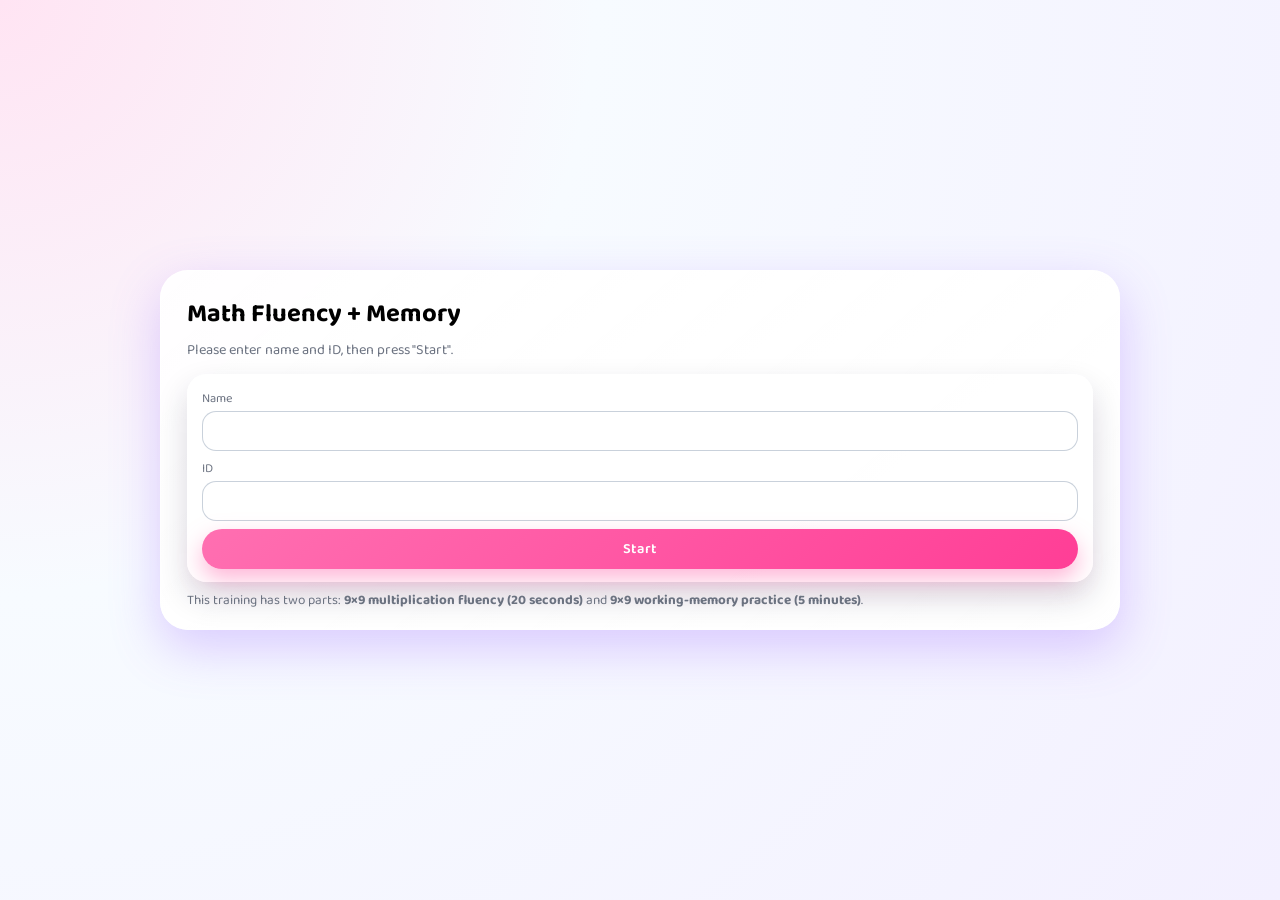
==== index.html @ 03b2b749 "Initial math fluency app" ====
<!doctype html>
<html lang="en">
  <head>
    <meta charset="utf-8" />
    <meta name="viewport" content="width=device-width, initial-scale=1" />
    <title>Math Fluency + Memory Trainer</title>
    <link rel="preconnect" href="https://fonts.googleapis.com" />
    <link rel="preconnect" href="https://fonts.gstatic.com" crossorigin />
    <link
      href="https://fonts.googleapis.com/css2?family=Baloo+2:wght@400;500;600;700&display=swap"
      rel="stylesheet"
    />
    <link rel="stylesheet" href="./styles.css" />
  </head>
  <body>
    <div class="app-shell" id="app">
      <!-- Welcome screen -->
      <section class="screen is-visible" id="screen-welcome">
        <header class="screen-header">
          <h1 class="title">Math Fluency + Memory</h1>
          <p class="subtitle">Please enter name and ID, then press "Start".</p>
        </header>

        <div class="card">
          <div class="field">
            <label class="label" for="student-name">Name</label>
            <input id="student-name" class="input" type="text" maxlength="32" />
          </div>
          <div class="field">
            <label class="label" for="student-id">ID</label>
            <input id="student-id" class="input" type="text" maxlength="32" />
          </div>
          <button id="btn-start" class="btn primary wide">Start</button>
        </div>

        <p class="note">
          This training has two parts: <strong>9×9 multiplication fluency (20 seconds)</strong> and
          <strong>9×9 working-memory practice (5 minutes)</strong>.
        </p>
      </section>

      <!-- Task 1: 9x9 fluency -->
      <section class="screen" id="screen-fluency">
        <header class="screen-header row">
          <div>
            <h2 class="title-sm">Part 1: 9×9 multiplication</h2>
            <p class="subtitle">
              One problem at a time. Practice for <strong>20 seconds</strong>.
            </p>
          </div>
          <div class="timer-box">
            <span class="label">Time left</span>
            <span id="timer-fluency" class="timer-value">00:20</span>
          </div>
        </header>

        <div class="card center">
          <div id="fluency-problem" class="problem"></div>
          <div class="answer-row">
            <input
              id="fluency-answer"
              class="input answer-input"
              type="number"
              inputmode="numeric"
            />
            <button id="btn-fluency-submit" class="btn primary">Submit</button>
          </div>
          <p id="fluency-feedback" class="feedback"></p>
          <p id="attention-feedback" class="attention-feedback"></p>
          <p id="fluency-stats" class="stats"></p>
        </div>
      </section>

      <!-- Task 2: 9x9 working memory -->
      <section class="screen" id="screen-memory">
        <header class="screen-header row">
          <div>
            <h2 class="title-sm">Part 2: 9×9 working memory</h2>
            <p class="subtitle">
              First choose answers for each problem, then recall them in order. Practice for <strong>5 minutes</strong>.
            </p>
          </div>
          <div class="timer-box">
            <span class="label">Time left</span>
            <span id="timer-memory" class="timer-value">05:00</span>
          </div>
        </header>

        <div class="card" id="memory-question-phase">
          <p id="memory-level-label" class="note">
            Current level: <span id="memory-level-number">3</span> problems
          </p>

          <div id="memory-question" class="problem"></div>
          <div id="memory-options" class="options-row"></div>
          <p id="memory-feedback" class="feedback"></p>
          <p class="note">
            Correct feedback: <strong>"Remember xx."</strong> · Incorrect feedback:
            <strong>"No, xx. Remember xx."</strong>
          </p>
        </div>

        <div class="card" id="memory-recall-phase">
          <p id="memory-recall-instruction" class="note">
            Please tap the answers in the same <strong>order</strong> as before.
          </p>
          <div id="memory-recall-options" class="options-row"></div>
          <p id="memory-recall-feedback" class="feedback"></p>
        </div>
      </section>

      <!-- Summary -->
      <section class="screen" id="screen-summary">
        <header class="screen-header">
          <h2 class="title-sm">Session complete</h2>
          <p class="subtitle">Thank you for practicing! You can close this page or start again.</p>
        </header>

        <div class="card">
          <p id="summary-text"></p>
          <button id="btn-restart" class="btn ghost">Start again</button>
        </div>
      </section>
    </div>

    <script src="./script.js"></script>
  </body>
</html>
---- styles.css ----
:root {
  --bg: radial-gradient(circle at top left, #ffe4f3 0, #f7fbff 38%, #f3f0ff 100%);
  --surface: #ffffff;
  --surface-soft: rgba(255, 255, 255, 0.92);
  --accent: #ff6fb1;
  --accent-strong: #ff3e96;
  --accent-soft: rgba(255, 111, 177, 0.1);
  --accent-attention: #f97316;
  --text-main: #1f2933;
  --text-soft: #6b7280;
  --radius-lg: 28px;
  --radius-card: 20px;
  --shadow-soft: 0 18px 50px rgba(148, 93, 255, 0.3);
}

*,
*::before,
*::after {
  box-sizing: border-box;
}

html,
body {
  margin: 0;
  padding: 0;
}

body {
  min-height: 100vh;
  display: flex;
  align-items: center;
  justify-content: center;
  padding: 20px;
  font-family: "Baloo 2", system-ui, -apple-system, BlinkMacSystemFont, "Segoe UI",
    sans-serif;
  background-image: var(--bg);
}

@media (max-width: 720px) {
  body {
    padding: 12px;
  }
}

.app-shell {
  max-width: 960px;
  width: 100%;
  background: linear-gradient(
      140deg,
      rgba(255, 255, 255, 0.9),
      rgba(255, 255, 255, 0.98)
    );
  border-radius: var(--radius-lg);
  border: 1px solid rgba(255, 255, 255, 0.95);
  box-shadow: var(--shadow-soft);
  padding: 18px 20px 16px;
  backdrop-filter: blur(22px);
}

@media (min-width: 900px) {
  .app-shell {
    padding: 22px 26px 18px;
  }
}

.screen {
  display: none;
}

.screen.is-visible {
  display: block;
}

.screen-header {
  margin-bottom: 12px;
}

.screen-header.row {
  display: flex;
  justify-content: space-between;
  gap: 10px;
  align-items: flex-start;
}

@media (max-width: 720px) {
  .screen-header.row {
    flex-direction: column;
  }
}

.title {
  margin: 0 0 4px;
  font-size: 1.6rem;
}

.title-sm {
  margin: 0 0 4px;
  font-size: 1.25rem;
}

.subtitle {
  margin: 0;
  font-size: 0.9rem;
  color: var(--text-soft);
}

.note {
  margin: 8px 0 0;
  font-size: 0.84rem;
  color: var(--text-soft);
}

.card {
  border-radius: var(--radius-card);
  background: var(--surface-soft);
  padding: 14px 14px 12px;
  border: 1px solid rgba(255, 255, 255, 0.95);
  box-shadow: 0 15px 32px rgba(22, 10, 56, 0.16);
}

.card.center {
  display: flex;
  flex-direction: column;
  align-items: center;
  text-align: center;
}

.field {
  margin-bottom: 8px;
}

.label {
  display: block;
  font-size: 0.78rem;
  color: var(--text-soft);
  margin-bottom: 2px;
}

.input {
  width: 100%;
  border-radius: 14px;
  border: 1px solid rgba(148, 163, 184, 0.5);
  padding: 7px 10px;
  font-family: inherit;
  font-size: 0.9rem;
  background: #ffffff;
}

.input:focus {
  outline: none;
  border-color: var(--accent);
  box-shadow: 0 0 0 1px rgba(255, 111, 177, 0.4);
}

.answer-input {
  max-width: 120px;
  text-align: center;
  font-size: 1rem;
}

.btn {
  border-radius: 999px;
  border: none;
  padding: 8px 18px;
  font-size: 0.9rem;
  font-weight: 600;
  font-family: inherit;
  cursor: pointer;
  transition: transform 0.12s ease-out, box-shadow 0.12s ease-out,
    background 0.15s ease-out, color 0.15s ease-out;
}

.btn.primary {
  background: linear-gradient(135deg, var(--accent), var(--accent-strong));
  color: #ffffff;
  box-shadow: 0 10px 22px rgba(255, 111, 177, 0.5);
}

.btn.ghost {
  background: transparent;
  color: var(--text-soft);
  border: 1px solid rgba(148, 163, 184, 0.6);
}

.btn.wide {
  width: 100%;
}

.btn:hover {
  transform: translateY(-1px);
  box-shadow: 0 8px 18px rgba(0, 0, 0, 0.18);
}

.btn:active {
  transform: translateY(0);
  box-shadow: none;
}

.timer-box {
  border-radius: 999px;
  padding: 6px 12px;
  background: rgba(255, 255, 255, 0.9);
  border: 1px solid rgba(255, 255, 255, 0.95);
  display: inline-flex;
  flex-direction: column;
  align-items: flex-start;
  min-width: 86px;
}

.timer-box .label {
  font-size: 0.7rem;
  margin-bottom: 2px;
}

.timer-value {
  font-weight: 700;
  font-size: 0.98rem;
}

.problem {
  font-size: 1.8rem;
  margin-bottom: 10px;
}

.answer-row {
  display: flex;
  gap: 8px;
  align-items: center;
  justify-content: center;
  margin-bottom: 8px;
}

.feedback {
  font-size: 0.9rem;
  min-height: 1.1em;
}

.attention-feedback {
  font-size: 0.86rem;
  color: var(--accent-attention);
  min-height: 1.1em;
}

.stats {
  font-size: 0.8rem;
  color: var(--text-soft);
  margin-top: 4px;
}

.options-row {
  display: flex;
  flex-wrap: wrap;
  gap: 8px;
  margin-top: 8px;
}

.option-btn {
  border-radius: 999px;
  border: 1px solid rgba(148, 163, 184, 0.7);
  padding: 6px 14px;
  background: #ffffff;
  font-size: 0.98rem;
  cursor: pointer;
  transition: transform 0.1s ease-out, background 0.12s ease-out,
    box-shadow 0.12s ease-out, border-color 0.12s ease-out;
}

.option-btn:hover {
  transform: translateY(-1px);
  background: var(--accent-soft);
  box-shadow: 0 8px 16px rgba(0, 0, 0, 0.12);
}

.option-btn:active {
  transform: translateY(0);
  box-shadow: none;
}

.option-btn.is-selected {
  background: var(--accent);
  color: #ffffff;
  border-color: var(--accent-strong);
}
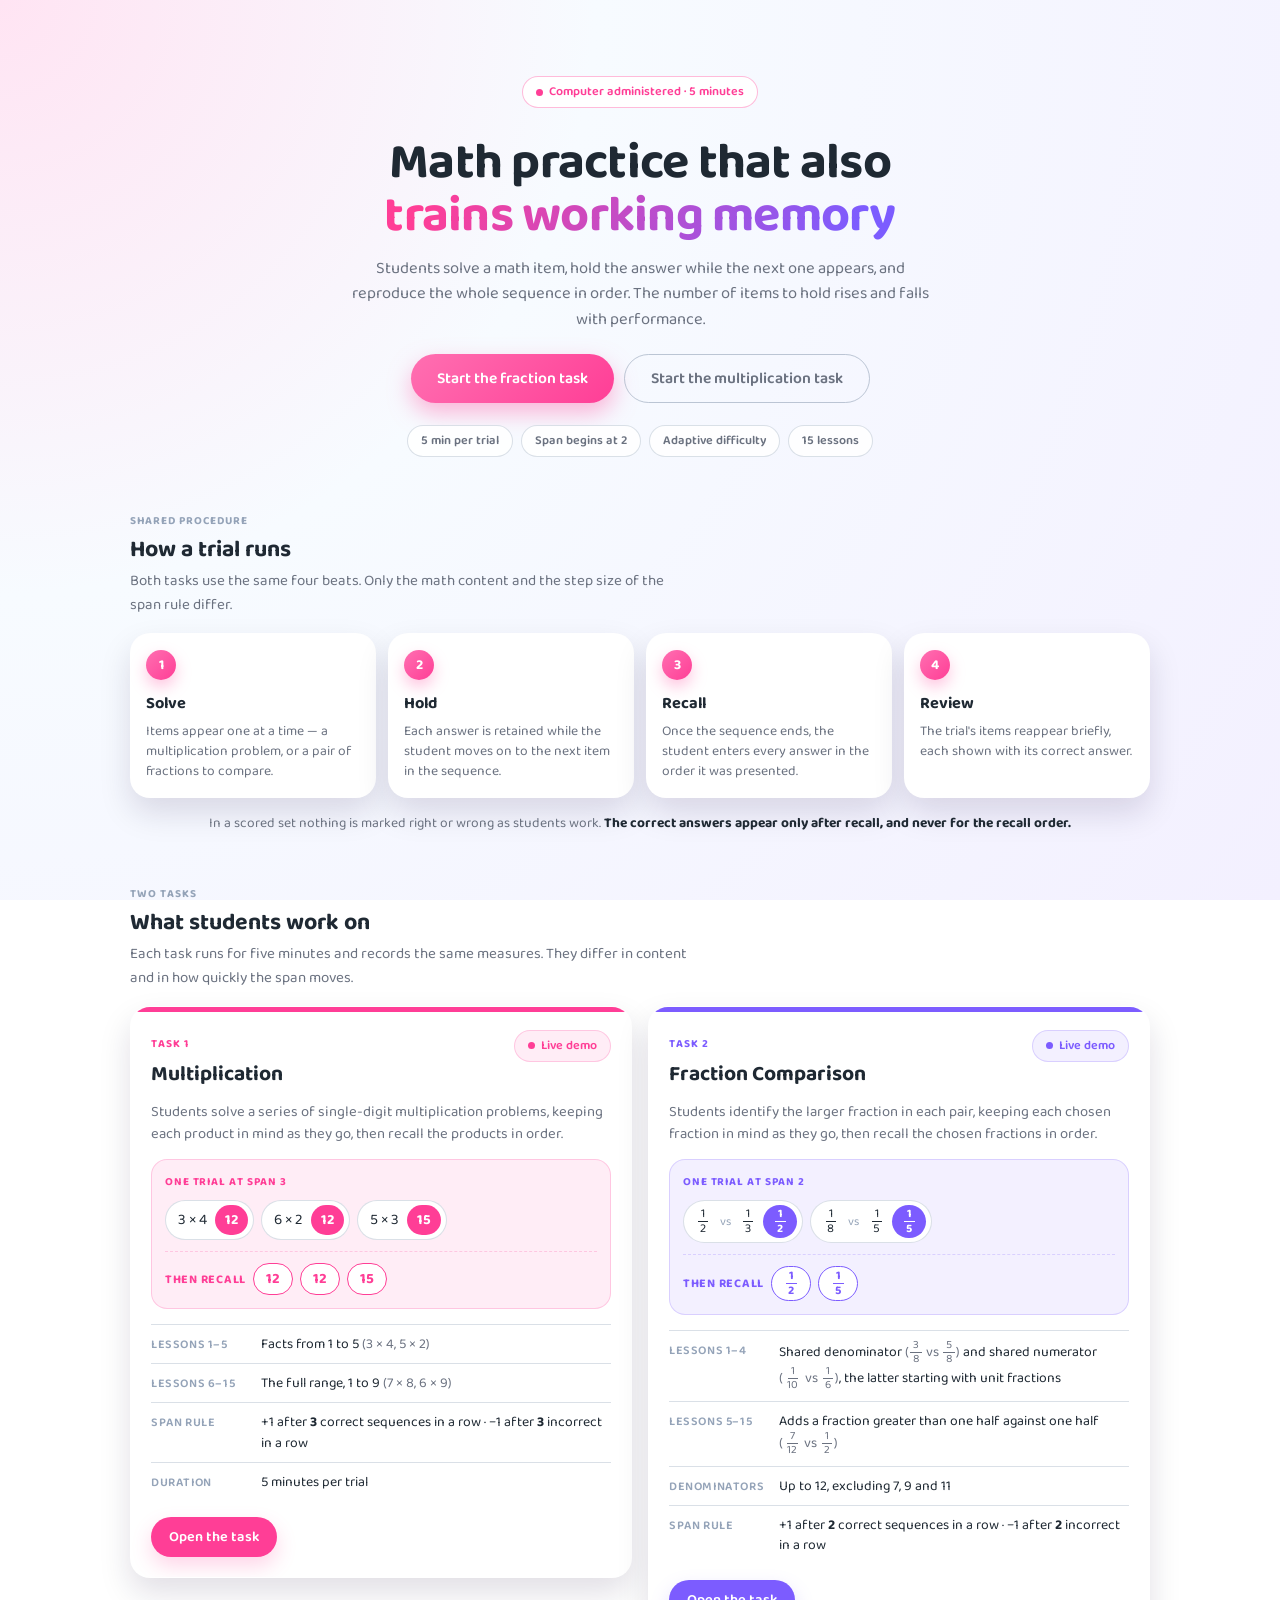
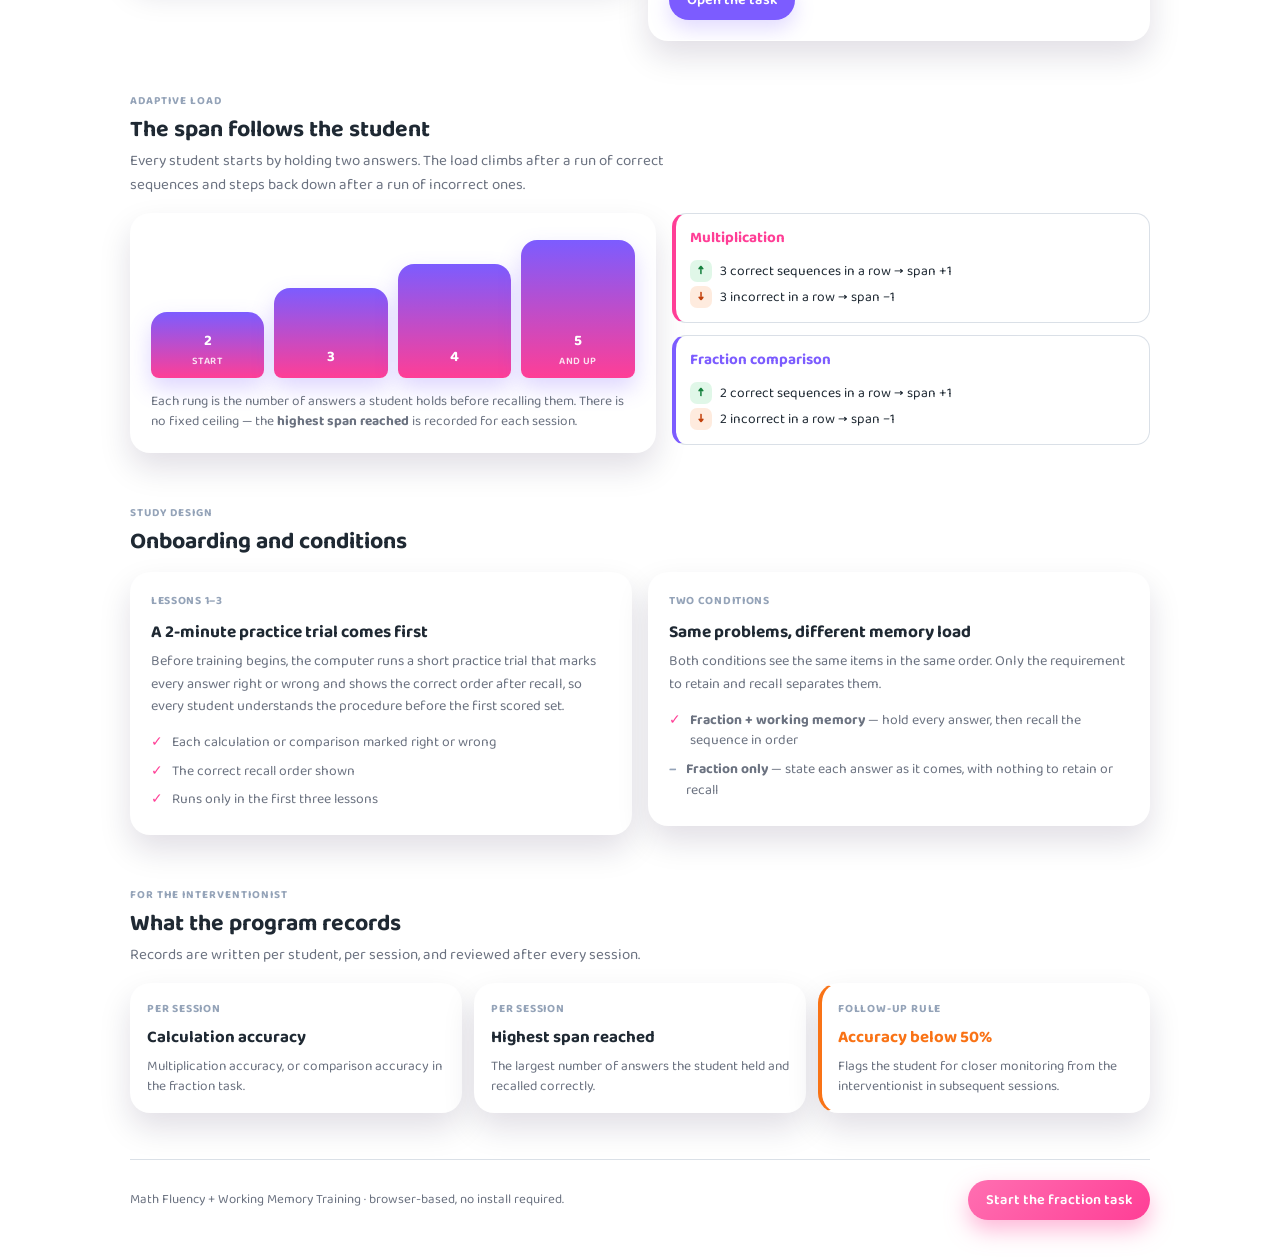
==== commit 83519f9a: "feat: 新增着陆页，重写乘法与分数比较任务 着陆页移到站点根目录（index.html），原乘法任务改名 multiplication.html。  分数比较任务（新增）：按课程号种子出题，分母取" ====
--- a/index.html
+++ b/index.html
@@ -3,7 +3,11 @@
   <head>
     <meta charset="utf-8" />
     <meta name="viewport" content="width=device-width, initial-scale=1" />
-    <title>Math Fluency + Memory Trainer</title>
+    <title>Math Fluency + Working Memory Training</title>
+    <meta
+      name="description"
+      content="Two five-minute computer-administered tasks that pair math practice with a working-memory span: solve, hold, recall."
+    />
     <link rel="preconnect" href="https://fonts.googleapis.com" />
     <link rel="preconnect" href="https://fonts.gstatic.com" crossorigin />
     <link
@@ -11,118 +15,351 @@
       rel="stylesheet"
     />
     <link rel="stylesheet" href="./styles.css" />
+    <link rel="stylesheet" href="./landing.css" />
   </head>
-  <body>
-    <div class="app-shell" id="app">
-      <!-- Welcome screen -->
-      <section class="screen is-visible" id="screen-welcome">
-        <header class="screen-header">
-          <h1 class="title">Math Fluency + Memory</h1>
-          <p class="subtitle">Please enter name and ID, then press "Start".</p>
-        </header>
-
-        <div class="card">
-          <div class="field">
-            <label class="label" for="student-name">Name</label>
-            <input id="student-name" class="input" type="text" maxlength="32" />
-          </div>
-          <div class="field">
-            <label class="label" for="student-id">ID</label>
-            <input id="student-id" class="input" type="text" maxlength="32" />
-          </div>
-          <button id="btn-start" class="btn primary wide">Start</button>
-        </div>
-
-        <p class="note">
-          This training has two parts: <strong>9×9 multiplication fluency (20 seconds)</strong> and
-          <strong>9×9 working-memory practice (5 minutes)</strong>.
+  <body class="landing-page">
+    <main class="landing">
+      <!-- Hero -->
+      <header class="hero">
+        <p class="pill hero-badge"><span class="dot"></span>Computer administered · 5 minutes</p>
+        <h1>Math practice that also<br /><span class="grad">trains working memory</span></h1>
+        <p class="lede">
+          Students solve a math item, hold the answer while the next one appears, and reproduce the
+          whole sequence in order. The number of items to hold rises and falls with performance.
         </p>
-      </section>
-
-      <!-- Task 1: 9x9 fluency -->
-      <section class="screen" id="screen-fluency">
-        <header class="screen-header row">
-          <div>
-            <h2 class="title-sm">Part 1: 9×9 multiplication</h2>
-            <p class="subtitle">
-              One problem at a time. Practice for <strong>20 seconds</strong>.
+        <div class="hero-actions">
+          <a class="btn primary lg" href="./fraction.html">Start the fraction task</a>
+          <a class="btn ghost lg" href="./multiplication.html">Start the multiplication task</a>
+        </div>
+        <div class="hero-facts">
+          <span class="pill">5 min per trial</span>
+          <span class="pill">Span begins at 2</span>
+          <span class="pill">Adaptive difficulty</span>
+          <span class="pill">15 lessons</span>
+        </div>
+      </header>
+
+      <!-- How a trial runs -->
+      <section class="section" id="trial">
+        <div class="section-head">
+          <p class="eyebrow">Shared procedure</p>
+          <h2 class="section-title">How a trial runs</h2>
+          <p class="section-sub">
+            Both tasks use the same four beats. Only the math content and the step size of the span
+            rule differ.
+          </p>
+        </div>
+
+        <div class="steps">
+          <article class="panel step">
+            <div class="step-n">1</div>
+            <h3>Solve</h3>
+            <p>Items appear one at a time — a multiplication problem, or a pair of fractions to compare.</p>
+          </article>
+          <article class="panel step">
+            <div class="step-n">2</div>
+            <h3>Hold</h3>
+            <p>Each answer is retained while the student moves on to the next item in the sequence.</p>
+          </article>
+          <article class="panel step">
+            <div class="step-n">3</div>
+            <h3>Recall</h3>
+            <p>Once the sequence ends, the student enters every answer in the order it was presented.</p>
+          </article>
+          <article class="panel step">
+            <div class="step-n">4</div>
+            <h3>Review</h3>
+            <p>The trial's items reappear briefly, each shown with its correct answer.</p>
+          </article>
+        </div>
+
+        <p class="flow-note">
+          In a scored set nothing is marked right or wrong as students work.
+          <strong>The correct answers appear only after recall, and never for the recall order.</strong>
+        </p>
+      </section>
+
+      <!-- The two tasks -->
+      <section class="section" id="tasks">
+        <div class="section-head">
+          <p class="eyebrow">Two tasks</p>
+          <h2 class="section-title">What students work on</h2>
+          <p class="section-sub">
+            Each task runs for five minutes and records the same measures. They differ in content and
+            in how quickly the span moves.
+          </p>
+        </div>
+
+        <div class="tasks">
+          <!-- Multiplication -->
+          <article class="panel task task--mult">
+            <div class="task-bar"></div>
+            <div class="task-body">
+              <div class="task-top">
+                <div>
+                  <p class="eyebrow task-eyebrow">Task 1</p>
+                  <h3>Multiplication</h3>
+                </div>
+                <span class="pill status"><span class="dot"></span>Live demo</span>
+              </div>
+
+              <p class="task-desc">
+                Students solve a series of single-digit multiplication problems, keeping each product
+                in mind as they go, then recall the products in order.
+              </p>
+
+              <div class="example">
+                <p class="example-label">One trial at span 3</p>
+                <div class="strip">
+                  <span class="item">3 × 4 <span class="item-a">12</span></span>
+                  <span class="item">6 × 2 <span class="item-a">12</span></span>
+                  <span class="item">5 × 3 <span class="item-a">15</span></span>
+                </div>
+                <div class="recall">
+                  <span class="recall-label">Then recall</span>
+                  <span class="recall-pill">12</span>
+                  <span class="recall-pill">12</span>
+                  <span class="recall-pill">15</span>
+                </div>
+              </div>
+
+              <ul class="spec">
+                <li>
+                  <span class="k">Lessons 1–5</span>
+                  <span class="v">Facts from 1 to 5 <em>(3 × 4, 5 × 2)</em></span>
+                </li>
+                <li>
+                  <span class="k">Lessons 6–15</span>
+                  <span class="v">The full range, 1 to 9 <em>(7 × 8, 6 × 9)</em></span>
+                </li>
+                <li>
+                  <span class="k">Span rule</span>
+                  <span class="v">+1 after <strong>3</strong> correct sequences in a row · −1 after <strong>3</strong> incorrect in a row</span>
+                </li>
+                <li>
+                  <span class="k">Duration</span>
+                  <span class="v">5 minutes per trial</span>
+                </li>
+              </ul>
+
+              <div class="task-cta">
+                <a class="btn tone" href="./multiplication.html">Open the task</a>
+              </div>
+            </div>
+          </article>
+
+          <!-- Fraction comparison -->
+          <article class="panel task task--frac">
+            <div class="task-bar"></div>
+            <div class="task-body">
+              <div class="task-top">
+                <div>
+                  <p class="eyebrow task-eyebrow">Task 2</p>
+                  <h3>Fraction Comparison</h3>
+                </div>
+                <span class="pill status"><span class="dot"></span>Live demo</span>
+              </div>
+
+              <p class="task-desc">
+                Students identify the larger fraction in each pair, keeping each chosen fraction in
+                mind as they go, then recall the chosen fractions in order.
+              </p>
+
+              <div class="example">
+                <p class="example-label">One trial at span 2</p>
+                <div class="strip">
+                  <span class="item">
+                    <span class="frac"><span class="n">1</span><span class="d">2</span></span>
+                    <span class="vs">vs</span>
+                    <span class="frac"><span class="n">1</span><span class="d">3</span></span>
+                    <span class="item-a"
+                      ><span class="frac"><span class="n">1</span><span class="d">2</span></span></span
+                    >
+                  </span>
+                  <span class="item">
+                    <span class="frac"><span class="n">1</span><span class="d">8</span></span>
+                    <span class="vs">vs</span>
+                    <span class="frac"><span class="n">1</span><span class="d">5</span></span>
+                    <span class="item-a"
+                      ><span class="frac"><span class="n">1</span><span class="d">5</span></span></span
+                    >
+                  </span>
+                </div>
+                <div class="recall">
+                  <span class="recall-label">Then recall</span>
+                  <span class="recall-pill"
+                    ><span class="frac"><span class="n">1</span><span class="d">2</span></span></span
+                  >
+                  <span class="recall-pill"
+                    ><span class="frac"><span class="n">1</span><span class="d">5</span></span></span
+                  >
+                </div>
+              </div>
+
+              <ul class="spec">
+                <li>
+                  <span class="k">Lessons 1–4</span>
+                  <span class="v"
+                    >Shared denominator
+                    <em
+                      >(<span class="frac"><span class="n">3</span><span class="d">8</span></span> vs
+                      <span class="frac"><span class="n">5</span><span class="d">8</span></span>)</em
+                    >
+                    and shared numerator
+                    <em
+                      >(<span class="frac"><span class="n">1</span><span class="d">10</span></span> vs
+                      <span class="frac"><span class="n">1</span><span class="d">6</span></span>)</em
+                    >, the latter starting with unit fractions</span
+                  >
+                </li>
+                <li>
+                  <span class="k">Lessons 5–15</span>
+                  <span class="v"
+                    >Adds a fraction greater than one half against one half
+                    <em
+                      >(<span class="frac"><span class="n">7</span><span class="d">12</span></span> vs
+                      <span class="frac"><span class="n">1</span><span class="d">2</span></span>)</em
+                    ></span
+                  >
+                </li>
+                <li>
+                  <span class="k">Denominators</span>
+                  <span class="v">Up to 12, excluding 7, 9 and 11</span>
+                </li>
+                <li>
+                  <span class="k">Span rule</span>
+                  <span class="v">+1 after <strong>2</strong> correct sequences in a row · −1 after <strong>2</strong> incorrect in a row</span>
+                </li>
+              </ul>
+
+              <div class="task-cta">
+                <a class="btn tone" href="./fraction.html">Open the task</a>
+              </div>
+            </div>
+          </article>
+        </div>
+      </section>
+
+      <!-- Span ladder -->
+      <section class="section" id="span">
+        <div class="section-head">
+          <p class="eyebrow">Adaptive load</p>
+          <h2 class="section-title">The span follows the student</h2>
+          <p class="section-sub">
+            Every student starts by holding two answers. The load climbs after a run of correct
+            sequences and steps back down after a run of incorrect ones.
+          </p>
+        </div>
+
+        <div class="ladder-wrap">
+          <div class="panel">
+            <div class="ladder">
+              <div class="rung rung-1">2<span>start</span></div>
+              <div class="rung rung-2">3</div>
+              <div class="rung rung-3">4</div>
+              <div class="rung rung-4">5<span>and up</span></div>
+            </div>
+            <p class="ladder-caption">
+              Each rung is the number of answers a student holds before recalling them. There is no
+              fixed ceiling — the <strong>highest span reached</strong> is recorded for each session.
             </p>
           </div>
-          <div class="timer-box">
-            <span class="label">Time left</span>
-            <span id="timer-fluency" class="timer-value">00:20</span>
+
+          <div class="rules">
+            <div class="rule rule--mult">
+              <h4>Multiplication</h4>
+              <div class="rule-row"><span class="arrow-up">↑</span>3 correct sequences in a row → span +1</div>
+              <div class="rule-row"><span class="arrow-down">↓</span>3 incorrect in a row → span −1</div>
+            </div>
+            <div class="rule rule--frac">
+              <h4>Fraction comparison</h4>
+              <div class="rule-row"><span class="arrow-up">↑</span>2 correct sequences in a row → span +1</div>
+              <div class="rule-row"><span class="arrow-down">↓</span>2 incorrect in a row → span −1</div>
+            </div>
           </div>
-        </header>
-
-        <div class="card center">
-          <div id="fluency-problem" class="problem"></div>
-          <div class="answer-row">
-            <input
-              id="fluency-answer"
-              class="input answer-input"
-              type="number"
-              inputmode="numeric"
-            />
-            <button id="btn-fluency-submit" class="btn primary">Submit</button>
-          </div>
-          <p id="fluency-feedback" class="feedback"></p>
-          <p id="attention-feedback" class="attention-feedback"></p>
-          <p id="fluency-stats" class="stats"></p>
-        </div>
-      </section>
-
-      <!-- Task 2: 9x9 working memory -->
-      <section class="screen" id="screen-memory">
-        <header class="screen-header row">
-          <div>
-            <h2 class="title-sm">Part 2: 9×9 working memory</h2>
-            <p class="subtitle">
-              First choose answers for each problem, then recall them in order. Practice for <strong>5 minutes</strong>.
+        </div>
+      </section>
+
+      <!-- Practice + conditions -->
+      <section class="section" id="design">
+        <div class="section-head">
+          <p class="eyebrow">Study design</p>
+          <h2 class="section-title">Onboarding and conditions</h2>
+        </div>
+
+        <div class="duo">
+          <article class="panel">
+            <p class="tag">Lessons 1–3</p>
+            <h3>A 2-minute practice trial comes first</h3>
+            <p>
+              Before training begins, the computer runs a short practice trial that marks every
+              answer right or wrong and shows the correct order after recall, so every student
+              understands the procedure before the first scored set.
             </p>
-          </div>
-          <div class="timer-box">
-            <span class="label">Time left</span>
-            <span id="timer-memory" class="timer-value">05:00</span>
-          </div>
-        </header>
-
-        <div class="card" id="memory-question-phase">
-          <p id="memory-level-label" class="note">
-            Current level: <span id="memory-level-number">3</span> problems
+            <ul class="check">
+              <li><span class="mark">✓</span><span>Each calculation or comparison marked right or wrong</span></li>
+              <li><span class="mark">✓</span><span>The correct recall order shown</span></li>
+              <li><span class="mark">✓</span><span>Runs only in the first three lessons</span></li>
+            </ul>
+          </article>
+
+          <article class="panel">
+            <p class="tag">Two conditions</p>
+            <h3>Same problems, different memory load</h3>
+            <p>
+              Both conditions see the same items in the same order. Only the requirement to retain
+              and recall separates them.
+            </p>
+            <ul class="check">
+              <li>
+                <span class="mark">✓</span>
+                <span><strong>Fraction + working memory</strong> — hold every answer, then recall the sequence in order</span>
+              </li>
+              <li>
+                <span class="mark off">–</span>
+                <span><strong>Fraction only</strong> — state each answer as it comes, with nothing to retain or recall</span>
+              </li>
+            </ul>
+          </article>
+        </div>
+      </section>
+
+      <!-- Records -->
+      <section class="section" id="records">
+        <div class="section-head">
+          <p class="eyebrow">For the interventionist</p>
+          <h2 class="section-title">What the program records</h2>
+          <p class="section-sub">
+            Records are written per student, per session, and reviewed after every session.
           </p>
-
-          <div id="memory-question" class="problem"></div>
-          <div id="memory-options" class="options-row"></div>
-          <p id="memory-feedback" class="feedback"></p>
-          <p class="note">
-            Correct feedback: <strong>"Remember xx."</strong> · Incorrect feedback:
-            <strong>"No, xx. Remember xx."</strong>
-          </p>
-        </div>
-
-        <div class="card" id="memory-recall-phase">
-          <p id="memory-recall-instruction" class="note">
-            Please tap the answers in the same <strong>order</strong> as before.
-          </p>
-          <div id="memory-recall-options" class="options-row"></div>
-          <p id="memory-recall-feedback" class="feedback"></p>
-        </div>
-      </section>
-
-      <!-- Summary -->
-      <section class="screen" id="screen-summary">
-        <header class="screen-header">
-          <h2 class="title-sm">Session complete</h2>
-          <p class="subtitle">Thank you for practicing! You can close this page or start again.</p>
-        </header>
-
-        <div class="card">
-          <p id="summary-text"></p>
-          <button id="btn-restart" class="btn ghost">Start again</button>
-        </div>
-      </section>
-    </div>
-
-    <script src="./script.js"></script>
+        </div>
+
+        <div class="records">
+          <article class="panel record">
+            <p class="k">Per session</p>
+            <p class="v">Calculation accuracy</p>
+            <p class="d">Multiplication accuracy, or comparison accuracy in the fraction task.</p>
+          </article>
+          <article class="panel record">
+            <p class="k">Per session</p>
+            <p class="v">Highest span reached</p>
+            <p class="d">The largest number of answers the student held and recalled correctly.</p>
+          </article>
+          <article class="panel record flag">
+            <p class="k">Follow-up rule</p>
+            <p class="v">Accuracy below 50%</p>
+            <p class="d">
+              Flags the student for closer monitoring from the interventionist in subsequent
+              sessions.
+            </p>
+          </article>
+        </div>
+      </section>
+
+      <footer class="footer">
+        <p>Math Fluency + Working Memory Training · browser-based, no install required.</p>
+        <a class="btn primary" href="./fraction.html">Start the fraction task</a>
+      </footer>
+    </main>
   </body>
 </html>
--- a/styles.css
+++ b/styles.css
@@ -11,6 +11,52 @@
   --radius-lg: 28px;
   --radius-card: 20px;
   --shadow-soft: 0 18px 50px rgba(148, 93, 255, 0.3);
+  --mult: #ff3e96;
+  --mult-soft: rgba(255, 62, 150, 0.09);
+  --frac: #7c5cff;
+  --frac-soft: rgba(124, 92, 255, 0.09);
+  --line: rgba(148, 163, 184, 0.34);
+  --ink-faint: #94a3b8;
+  --ok: #16a34a;
+  --ok-soft: rgba(22, 163, 74, 0.1);
+  --no: #dc2626;
+  --no-soft: rgba(220, 38, 38, 0.08);
+}
+
+/* Stacked fraction, shared by the landing page and the fraction task. */
+
+.frac {
+  display: inline-flex;
+  flex-direction: column;
+  align-items: center;
+  vertical-align: middle;
+  line-height: 1;
+  font-size: 0.82em;
+  margin: 0 1px;
+}
+
+.frac .n {
+  padding: 0 3px 1px;
+  border-bottom: 1.5px solid currentColor;
+}
+
+.frac .d {
+  padding: 1px 3px 0;
+}
+
+.vs {
+  color: var(--ink-faint);
+  font-size: 0.8em;
+  padding: 0 2px;
+}
+
+.back-link {
+  color: var(--text-soft);
+  text-decoration: none;
+}
+
+.back-link:hover {
+  color: var(--accent-strong);
 }
 
 *,
--- a/landing.css
+++ b/landing.css
@@ -0,0 +1,690 @@
+/* Landing page. Layers on top of the tokens in styles.css. */
+
+html {
+  scroll-behavior: smooth;
+}
+
+body.landing-page {
+  display: block;
+  padding: 0;
+  color: var(--text-main);
+  background-attachment: fixed;
+}
+
+.landing {
+  max-width: 1060px;
+  margin: 0 auto;
+  padding: 34px 20px 40px;
+}
+
+@media (max-width: 720px) {
+  .landing {
+    padding: 22px 14px 32px;
+  }
+}
+
+:focus-visible {
+  outline: 2px solid var(--accent-strong);
+  outline-offset: 2px;
+}
+
+/* shared bits */
+
+.panel {
+  background: var(--surface);
+  border: 1px solid rgba(255, 255, 255, 0.95);
+  border-radius: var(--radius-card);
+  box-shadow: 0 15px 32px rgba(22, 10, 56, 0.13);
+  padding: 20px;
+}
+
+.section {
+  margin-top: 46px;
+}
+
+.section-head {
+  margin-bottom: 16px;
+}
+
+.eyebrow {
+  display: inline-block;
+  font-size: 0.7rem;
+  font-weight: 700;
+  letter-spacing: 0.09em;
+  text-transform: uppercase;
+  color: var(--ink-faint);
+  margin: 0 0 6px;
+}
+
+.section-title {
+  margin: 0 0 5px;
+  font-size: 1.45rem;
+  line-height: 1.2;
+}
+
+.section-sub {
+  margin: 0;
+  font-size: 0.94rem;
+  color: var(--text-soft);
+  max-width: 62ch;
+}
+
+.pill {
+  display: inline-flex;
+  align-items: center;
+  gap: 6px;
+  border-radius: 999px;
+  padding: 5px 13px;
+  font-size: 0.78rem;
+  font-weight: 600;
+  border: 1px solid var(--line);
+  background: rgba(255, 255, 255, 0.85);
+  color: var(--text-soft);
+  white-space: nowrap;
+}
+
+.dot {
+  width: 7px;
+  height: 7px;
+  border-radius: 50%;
+  background: currentColor;
+  flex: none;
+}
+
+/* hero */
+
+.hero {
+  text-align: center;
+  padding: 30px 0 4px;
+}
+
+.hero-badge {
+  color: var(--accent-strong);
+  border-color: rgba(255, 62, 150, 0.35);
+  background: rgba(255, 255, 255, 0.9);
+}
+
+.hero h1 {
+  font-size: clamp(2.1rem, 5.4vw, 3.15rem);
+  line-height: 1.06;
+  margin: 16px 0 12px;
+  letter-spacing: -0.015em;
+}
+
+.hero h1 .grad {
+  background: linear-gradient(120deg, var(--mult) 10%, var(--frac) 90%);
+  -webkit-background-clip: text;
+  background-clip: text;
+  color: transparent;
+}
+
+.lede {
+  max-width: 60ch;
+  margin: 0 auto;
+  font-size: 1.03rem;
+  line-height: 1.55;
+  color: var(--text-soft);
+}
+
+.hero-actions {
+  display: flex;
+  gap: 10px;
+  justify-content: center;
+  flex-wrap: wrap;
+  margin-top: 22px;
+}
+
+.btn.lg {
+  padding: 11px 26px;
+  font-size: 0.98rem;
+}
+
+a.btn {
+  text-decoration: none;
+  display: inline-flex;
+  align-items: center;
+  gap: 8px;
+}
+
+.hero-facts {
+  display: flex;
+  gap: 8px;
+  justify-content: center;
+  flex-wrap: wrap;
+  margin-top: 22px;
+}
+
+/* trial flow */
+
+.steps {
+  display: grid;
+  grid-template-columns: repeat(4, 1fr);
+  gap: 12px;
+}
+
+@media (max-width: 860px) {
+  .steps {
+    grid-template-columns: repeat(2, 1fr);
+  }
+}
+
+@media (max-width: 460px) {
+  .steps {
+    grid-template-columns: 1fr;
+  }
+}
+
+.step {
+  padding: 16px 15px 15px;
+}
+
+.step-n {
+  width: 30px;
+  height: 30px;
+  border-radius: 50%;
+  display: grid;
+  place-items: center;
+  font-weight: 700;
+  font-size: 0.88rem;
+  color: #fff;
+  background: linear-gradient(135deg, var(--accent), var(--accent-strong));
+  box-shadow: 0 7px 15px rgba(255, 111, 177, 0.4);
+  margin-bottom: 10px;
+}
+
+.step h3 {
+  margin: 0 0 5px;
+  font-size: 1.02rem;
+}
+
+.step p {
+  margin: 0;
+  font-size: 0.86rem;
+  line-height: 1.45;
+  color: var(--text-soft);
+}
+
+.flow-note {
+  margin: 14px 0 0;
+  font-size: 0.86rem;
+  color: var(--text-soft);
+  text-align: center;
+}
+
+.flow-note strong {
+  color: var(--text-main);
+}
+
+/* task cards */
+
+.tasks {
+  display: grid;
+  grid-template-columns: repeat(2, 1fr);
+  gap: 16px;
+  align-items: start;
+}
+
+@media (max-width: 860px) {
+  .tasks {
+    grid-template-columns: 1fr;
+  }
+}
+
+.task {
+  padding: 0;
+  overflow: hidden;
+}
+
+.task--mult {
+  --tone: var(--mult);
+  --tone-soft: var(--mult-soft);
+  --tone-edge: rgba(255, 62, 150, 0.22);
+}
+
+.task--frac {
+  --tone: var(--frac);
+  --tone-soft: var(--frac-soft);
+  --tone-edge: rgba(124, 92, 255, 0.22);
+}
+
+.task-bar {
+  height: 5px;
+  background: var(--tone);
+}
+
+.task-body {
+  padding: 18px 20px 20px;
+}
+
+.task-top {
+  display: flex;
+  justify-content: space-between;
+  align-items: flex-start;
+  gap: 10px;
+  margin-bottom: 10px;
+}
+
+@media (max-width: 480px) {
+  .task-top {
+    flex-direction: column;
+    align-items: flex-start;
+    gap: 8px;
+  }
+}
+
+.task-eyebrow {
+  color: var(--tone);
+  margin: 0;
+}
+
+.task h3 {
+  margin: 2px 0 0;
+  font-size: 1.32rem;
+}
+
+.status {
+  color: var(--tone);
+  border-color: var(--tone-edge);
+  background: var(--tone-soft);
+}
+
+.status.is-soon {
+  color: var(--text-soft);
+  border-color: var(--line);
+  background: rgba(255, 255, 255, 0.85);
+}
+
+.task-desc {
+  margin: 0 0 14px;
+  font-size: 0.92rem;
+  line-height: 1.5;
+  color: var(--text-soft);
+}
+
+.example {
+  background: var(--tone-soft);
+  border: 1px solid var(--tone-edge);
+  border-radius: 16px;
+  padding: 13px;
+}
+
+.example-label {
+  font-size: 0.7rem;
+  font-weight: 700;
+  letter-spacing: 0.08em;
+  text-transform: uppercase;
+  color: var(--tone);
+  margin: 0 0 9px;
+}
+
+.strip {
+  display: flex;
+  flex-wrap: wrap;
+  gap: 7px;
+  align-items: center;
+}
+
+.item {
+  display: inline-flex;
+  align-items: center;
+  gap: 8px;
+  background: #fff;
+  border: 1px solid var(--line);
+  border-radius: 999px;
+  padding: 4px 5px 4px 12px;
+  font-size: 0.94rem;
+}
+
+.item-a {
+  display: inline-flex;
+  align-items: center;
+  background: var(--tone);
+  color: #fff;
+  border-radius: 999px;
+  padding: 3px 10px;
+  font-weight: 700;
+  font-size: 0.9rem;
+}
+
+.recall {
+  display: flex;
+  align-items: center;
+  gap: 7px;
+  flex-wrap: wrap;
+  margin-top: 11px;
+  padding-top: 11px;
+  border-top: 1px dashed var(--tone-edge);
+}
+
+.recall-label {
+  font-size: 0.76rem;
+  font-weight: 700;
+  text-transform: uppercase;
+  letter-spacing: 0.06em;
+  color: var(--tone);
+}
+
+.recall-pill {
+  display: inline-flex;
+  align-items: center;
+  background: #fff;
+  border: 1.5px solid var(--tone);
+  color: var(--tone);
+  border-radius: 999px;
+  padding: 3px 12px;
+  font-weight: 700;
+  font-size: 0.92rem;
+}
+
+.spec {
+  list-style: none;
+  margin: 15px 0 0;
+  padding: 0;
+}
+
+.spec li {
+  display: flex;
+  gap: 10px;
+  padding: 9px 0;
+  border-top: 1px solid var(--line);
+  font-size: 0.87rem;
+  line-height: 1.45;
+}
+
+.spec .k {
+  flex: none;
+  width: 100px;
+  color: var(--ink-faint);
+  font-weight: 600;
+  font-size: 0.76rem;
+  text-transform: uppercase;
+  letter-spacing: 0.05em;
+  padding-top: 2px;
+}
+
+.spec .v {
+  color: var(--text-main);
+}
+
+.spec .v em {
+  font-style: normal;
+  color: var(--text-soft);
+  white-space: nowrap;
+}
+
+.task-cta {
+  margin-top: 16px;
+}
+
+.btn.tone {
+  background: var(--tone);
+  color: #fff;
+  box-shadow: 0 9px 20px var(--tone-edge);
+}
+
+.btn.disabled {
+  background: rgba(148, 163, 184, 0.16);
+  color: var(--ink-faint);
+  box-shadow: none;
+  cursor: default;
+}
+
+.btn.disabled:hover {
+  transform: none;
+  box-shadow: none;
+}
+
+/* span ladder */
+
+.ladder-wrap {
+  display: grid;
+  grid-template-columns: 1.1fr 1fr;
+  gap: 16px;
+  align-items: stretch;
+}
+
+@media (max-width: 860px) {
+  .ladder-wrap {
+    grid-template-columns: 1fr;
+  }
+}
+
+.ladder {
+  display: flex;
+  align-items: flex-end;
+  gap: 10px;
+  margin-top: 6px;
+}
+
+.rung {
+  flex: 1;
+  border-radius: 16px 16px 8px 8px;
+  background: linear-gradient(180deg, var(--frac), var(--mult));
+  color: #fff;
+  display: flex;
+  flex-direction: column;
+  justify-content: flex-end;
+  align-items: center;
+  padding: 0 4px 9px;
+  font-weight: 700;
+  font-size: 0.94rem;
+  box-shadow: 0 10px 22px rgba(124, 92, 255, 0.25);
+}
+
+.rung span {
+  font-size: 0.64rem;
+  font-weight: 600;
+  opacity: 0.85;
+  letter-spacing: 0.04em;
+  text-transform: uppercase;
+}
+
+.rung-1 {
+  height: 66px;
+}
+
+.rung-2 {
+  height: 90px;
+}
+
+.rung-3 {
+  height: 114px;
+}
+
+.rung-4 {
+  height: 138px;
+}
+
+.ladder-caption {
+  margin: 13px 0 0;
+  font-size: 0.85rem;
+  line-height: 1.5;
+  color: var(--text-soft);
+}
+
+.rules {
+  display: grid;
+  gap: 12px;
+  align-content: start;
+}
+
+.rule {
+  border: 1px solid var(--line);
+  border-left: 4px solid var(--tone);
+  border-radius: 14px;
+  padding: 12px 14px;
+  background: rgba(255, 255, 255, 0.72);
+}
+
+.rule--mult {
+  --tone: var(--mult);
+}
+
+.rule--frac {
+  --tone: var(--frac);
+}
+
+.rule h4 {
+  margin: 0 0 8px;
+  font-size: 0.95rem;
+  color: var(--tone);
+}
+
+.rule-row {
+  display: flex;
+  align-items: center;
+  gap: 8px;
+  font-size: 0.86rem;
+  color: var(--text-main);
+  padding: 2px 0;
+}
+
+.arrow-up,
+.arrow-down {
+  flex: none;
+  width: 22px;
+  height: 22px;
+  border-radius: 7px;
+  display: grid;
+  place-items: center;
+  font-size: 0.8rem;
+  font-weight: 700;
+}
+
+.arrow-up {
+  background: rgba(34, 197, 94, 0.14);
+  color: #15803d;
+}
+
+.arrow-down {
+  background: rgba(249, 115, 22, 0.14);
+  color: #c2410c;
+}
+
+/* two-up rows */
+
+.duo {
+  display: grid;
+  grid-template-columns: repeat(2, 1fr);
+  gap: 16px;
+  align-items: start;
+}
+
+@media (max-width: 860px) {
+  .duo {
+    grid-template-columns: 1fr;
+  }
+}
+
+.duo h3 {
+  margin: 0 0 4px;
+  font-size: 1.08rem;
+}
+
+.duo .tag {
+  font-size: 0.72rem;
+  font-weight: 700;
+  letter-spacing: 0.06em;
+  text-transform: uppercase;
+  color: var(--ink-faint);
+  margin: 0 0 8px;
+}
+
+.duo p {
+  margin: 0;
+  font-size: 0.89rem;
+  line-height: 1.55;
+  color: var(--text-soft);
+}
+
+.check {
+  list-style: none;
+  margin: 11px 0 0;
+  padding: 0;
+  font-size: 0.87rem;
+  line-height: 1.5;
+}
+
+.check li {
+  display: flex;
+  gap: 9px;
+  padding: 4px 0;
+  color: var(--text-soft);
+}
+
+.check .mark {
+  flex: none;
+  font-weight: 700;
+  color: var(--accent-strong);
+}
+
+.check .mark.off {
+  color: var(--ink-faint);
+}
+
+/* records */
+
+.records {
+  display: grid;
+  grid-template-columns: repeat(3, 1fr);
+  gap: 12px;
+}
+
+@media (max-width: 860px) {
+  .records {
+    grid-template-columns: 1fr;
+  }
+}
+
+.record {
+  padding: 16px 16px 15px;
+}
+
+.record .k {
+  font-size: 0.72rem;
+  font-weight: 700;
+  letter-spacing: 0.07em;
+  text-transform: uppercase;
+  color: var(--ink-faint);
+  margin: 0 0 6px;
+}
+
+.record .v {
+  margin: 0 0 6px;
+  font-size: 1.05rem;
+  font-weight: 700;
+}
+
+.record .d {
+  margin: 0;
+  font-size: 0.85rem;
+  line-height: 1.45;
+  color: var(--text-soft);
+}
+
+.record.flag {
+  border-left: 4px solid var(--accent-attention);
+}
+
+.record.flag .v {
+  color: var(--accent-attention);
+}
+
+/* footer */
+
+.footer {
+  margin-top: 46px;
+  padding-top: 20px;
+  border-top: 1px solid var(--line);
+  display: flex;
+  justify-content: space-between;
+  align-items: center;
+  gap: 14px;
+  flex-wrap: wrap;
+}
+
+.footer p {
+  margin: 0;
+  font-size: 0.82rem;
+  color: var(--text-soft);
+}
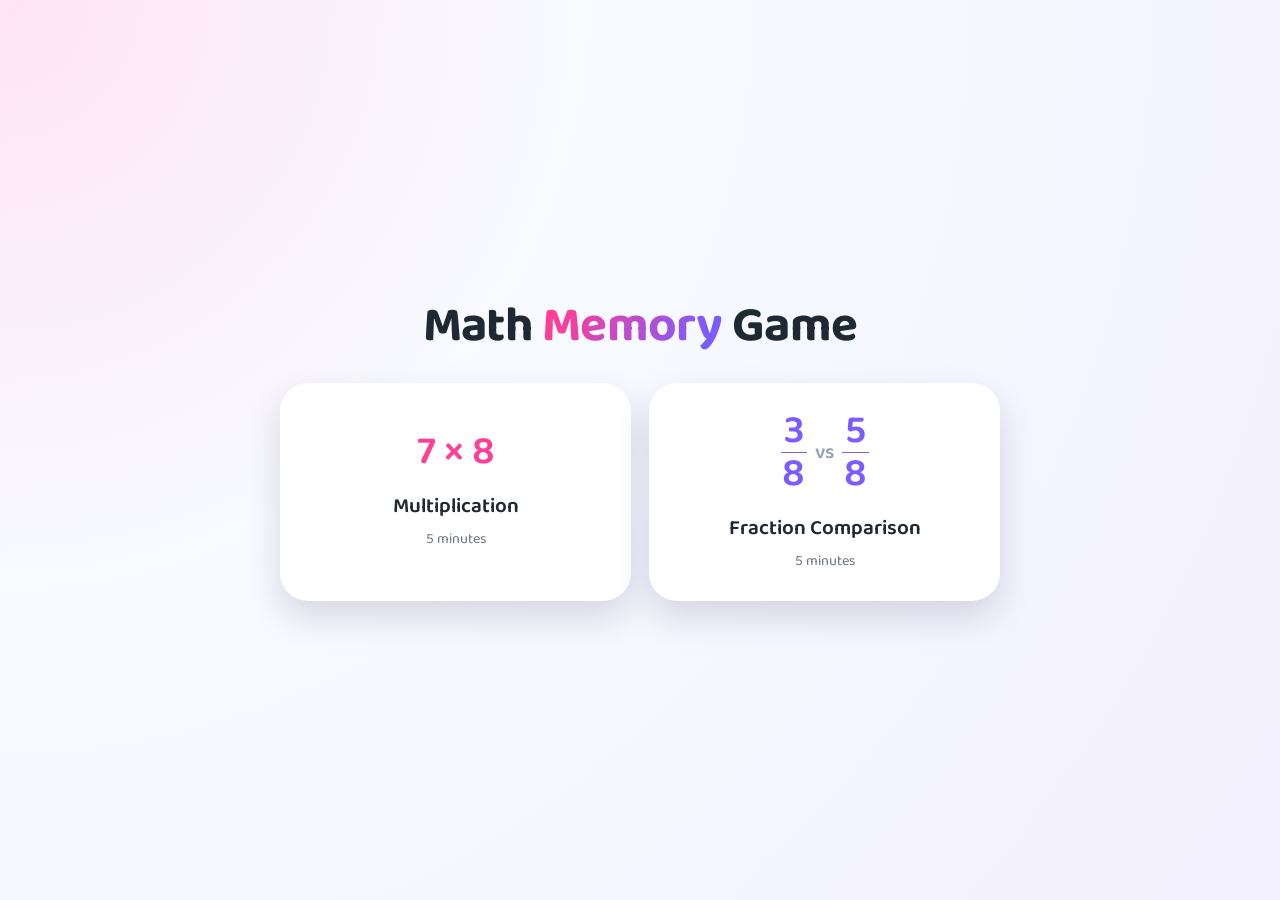
==== commit 5a411f49: "feat: 首页改为 Math Memory Game，结果自动上传到 Google 表格 首页只保留两个任务入口，删去全部说明段落，标题改为 Math Memory Game。  隐私：不再采集学生" ====
--- a/index.html
+++ b/index.html
@@ -3,11 +3,7 @@
   <head>
     <meta charset="utf-8" />
     <meta name="viewport" content="width=device-width, initial-scale=1" />
-    <title>Math Fluency + Working Memory Training</title>
-    <meta
-      name="description"
-      content="Two five-minute computer-administered tasks that pair math practice with a working-memory span: solve, hold, recall."
-    />
+    <title>Math Memory Game</title>
     <link rel="preconnect" href="https://fonts.googleapis.com" />
     <link rel="preconnect" href="https://fonts.gstatic.com" crossorigin />
     <link
@@ -17,349 +13,27 @@
     <link rel="stylesheet" href="./styles.css" />
     <link rel="stylesheet" href="./landing.css" />
   </head>
-  <body class="landing-page">
-    <main class="landing">
-      <!-- Hero -->
-      <header class="hero">
-        <p class="pill hero-badge"><span class="dot"></span>Computer administered · 5 minutes</p>
-        <h1>Math practice that also<br /><span class="grad">trains working memory</span></h1>
-        <p class="lede">
-          Students solve a math item, hold the answer while the next one appears, and reproduce the
-          whole sequence in order. The number of items to hold rises and falls with performance.
-        </p>
-        <div class="hero-actions">
-          <a class="btn primary lg" href="./fraction.html">Start the fraction task</a>
-          <a class="btn ghost lg" href="./multiplication.html">Start the multiplication task</a>
-        </div>
-        <div class="hero-facts">
-          <span class="pill">5 min per trial</span>
-          <span class="pill">Span begins at 2</span>
-          <span class="pill">Adaptive difficulty</span>
-          <span class="pill">15 lessons</span>
-        </div>
-      </header>
+  <body>
+    <main class="home">
+      <h1 class="home-title">Math <span class="grad">Memory</span> Game</h1>
 
-      <!-- How a trial runs -->
-      <section class="section" id="trial">
-        <div class="section-head">
-          <p class="eyebrow">Shared procedure</p>
-          <h2 class="section-title">How a trial runs</h2>
-          <p class="section-sub">
-            Both tasks use the same four beats. Only the math content and the step size of the span
-            rule differ.
-          </p>
-        </div>
+      <nav class="home-tasks">
+        <a class="tile tile--mult" href="./multiplication.html">
+          <span class="tile-art" aria-hidden="true">7 × 8</span>
+          <span class="tile-name">Multiplication</span>
+          <span class="tile-meta">5 minutes</span>
+        </a>
 
-        <div class="steps">
-          <article class="panel step">
-            <div class="step-n">1</div>
-            <h3>Solve</h3>
-            <p>Items appear one at a time — a multiplication problem, or a pair of fractions to compare.</p>
-          </article>
-          <article class="panel step">
-            <div class="step-n">2</div>
-            <h3>Hold</h3>
-            <p>Each answer is retained while the student moves on to the next item in the sequence.</p>
-          </article>
-          <article class="panel step">
-            <div class="step-n">3</div>
-            <h3>Recall</h3>
-            <p>Once the sequence ends, the student enters every answer in the order it was presented.</p>
-          </article>
-          <article class="panel step">
-            <div class="step-n">4</div>
-            <h3>Review</h3>
-            <p>The trial's items reappear briefly, each shown with its correct answer.</p>
-          </article>
-        </div>
-
-        <p class="flow-note">
-          In a scored set nothing is marked right or wrong as students work.
-          <strong>The correct answers appear only after recall, and never for the recall order.</strong>
-        </p>
-      </section>
-
-      <!-- The two tasks -->
-      <section class="section" id="tasks">
-        <div class="section-head">
-          <p class="eyebrow">Two tasks</p>
-          <h2 class="section-title">What students work on</h2>
-          <p class="section-sub">
-            Each task runs for five minutes and records the same measures. They differ in content and
-            in how quickly the span moves.
-          </p>
-        </div>
-
-        <div class="tasks">
-          <!-- Multiplication -->
-          <article class="panel task task--mult">
-            <div class="task-bar"></div>
-            <div class="task-body">
-              <div class="task-top">
-                <div>
-                  <p class="eyebrow task-eyebrow">Task 1</p>
-                  <h3>Multiplication</h3>
-                </div>
-                <span class="pill status"><span class="dot"></span>Live demo</span>
-              </div>
-
-              <p class="task-desc">
-                Students solve a series of single-digit multiplication problems, keeping each product
-                in mind as they go, then recall the products in order.
-              </p>
-
-              <div class="example">
-                <p class="example-label">One trial at span 3</p>
-                <div class="strip">
-                  <span class="item">3 × 4 <span class="item-a">12</span></span>
-                  <span class="item">6 × 2 <span class="item-a">12</span></span>
-                  <span class="item">5 × 3 <span class="item-a">15</span></span>
-                </div>
-                <div class="recall">
-                  <span class="recall-label">Then recall</span>
-                  <span class="recall-pill">12</span>
-                  <span class="recall-pill">12</span>
-                  <span class="recall-pill">15</span>
-                </div>
-              </div>
-
-              <ul class="spec">
-                <li>
-                  <span class="k">Lessons 1–5</span>
-                  <span class="v">Facts from 1 to 5 <em>(3 × 4, 5 × 2)</em></span>
-                </li>
-                <li>
-                  <span class="k">Lessons 6–15</span>
-                  <span class="v">The full range, 1 to 9 <em>(7 × 8, 6 × 9)</em></span>
-                </li>
-                <li>
-                  <span class="k">Span rule</span>
-                  <span class="v">+1 after <strong>3</strong> correct sequences in a row · −1 after <strong>3</strong> incorrect in a row</span>
-                </li>
-                <li>
-                  <span class="k">Duration</span>
-                  <span class="v">5 minutes per trial</span>
-                </li>
-              </ul>
-
-              <div class="task-cta">
-                <a class="btn tone" href="./multiplication.html">Open the task</a>
-              </div>
-            </div>
-          </article>
-
-          <!-- Fraction comparison -->
-          <article class="panel task task--frac">
-            <div class="task-bar"></div>
-            <div class="task-body">
-              <div class="task-top">
-                <div>
-                  <p class="eyebrow task-eyebrow">Task 2</p>
-                  <h3>Fraction Comparison</h3>
-                </div>
-                <span class="pill status"><span class="dot"></span>Live demo</span>
-              </div>
-
-              <p class="task-desc">
-                Students identify the larger fraction in each pair, keeping each chosen fraction in
-                mind as they go, then recall the chosen fractions in order.
-              </p>
-
-              <div class="example">
-                <p class="example-label">One trial at span 2</p>
-                <div class="strip">
-                  <span class="item">
-                    <span class="frac"><span class="n">1</span><span class="d">2</span></span>
-                    <span class="vs">vs</span>
-                    <span class="frac"><span class="n">1</span><span class="d">3</span></span>
-                    <span class="item-a"
-                      ><span class="frac"><span class="n">1</span><span class="d">2</span></span></span
-                    >
-                  </span>
-                  <span class="item">
-                    <span class="frac"><span class="n">1</span><span class="d">8</span></span>
-                    <span class="vs">vs</span>
-                    <span class="frac"><span class="n">1</span><span class="d">5</span></span>
-                    <span class="item-a"
-                      ><span class="frac"><span class="n">1</span><span class="d">5</span></span></span
-                    >
-                  </span>
-                </div>
-                <div class="recall">
-                  <span class="recall-label">Then recall</span>
-                  <span class="recall-pill"
-                    ><span class="frac"><span class="n">1</span><span class="d">2</span></span></span
-                  >
-                  <span class="recall-pill"
-                    ><span class="frac"><span class="n">1</span><span class="d">5</span></span></span
-                  >
-                </div>
-              </div>
-
-              <ul class="spec">
-                <li>
-                  <span class="k">Lessons 1–4</span>
-                  <span class="v"
-                    >Shared denominator
-                    <em
-                      >(<span class="frac"><span class="n">3</span><span class="d">8</span></span> vs
-                      <span class="frac"><span class="n">5</span><span class="d">8</span></span>)</em
-                    >
-                    and shared numerator
-                    <em
-                      >(<span class="frac"><span class="n">1</span><span class="d">10</span></span> vs
-                      <span class="frac"><span class="n">1</span><span class="d">6</span></span>)</em
-                    >, the latter starting with unit fractions</span
-                  >
-                </li>
-                <li>
-                  <span class="k">Lessons 5–15</span>
-                  <span class="v"
-                    >Adds a fraction greater than one half against one half
-                    <em
-                      >(<span class="frac"><span class="n">7</span><span class="d">12</span></span> vs
-                      <span class="frac"><span class="n">1</span><span class="d">2</span></span>)</em
-                    ></span
-                  >
-                </li>
-                <li>
-                  <span class="k">Denominators</span>
-                  <span class="v">Up to 12, excluding 7, 9 and 11</span>
-                </li>
-                <li>
-                  <span class="k">Span rule</span>
-                  <span class="v">+1 after <strong>2</strong> correct sequences in a row · −1 after <strong>2</strong> incorrect in a row</span>
-                </li>
-              </ul>
-
-              <div class="task-cta">
-                <a class="btn tone" href="./fraction.html">Open the task</a>
-              </div>
-            </div>
-          </article>
-        </div>
-      </section>
-
-      <!-- Span ladder -->
-      <section class="section" id="span">
-        <div class="section-head">
-          <p class="eyebrow">Adaptive load</p>
-          <h2 class="section-title">The span follows the student</h2>
-          <p class="section-sub">
-            Every student starts by holding two answers. The load climbs after a run of correct
-            sequences and steps back down after a run of incorrect ones.
-          </p>
-        </div>
-
-        <div class="ladder-wrap">
-          <div class="panel">
-            <div class="ladder">
-              <div class="rung rung-1">2<span>start</span></div>
-              <div class="rung rung-2">3</div>
-              <div class="rung rung-3">4</div>
-              <div class="rung rung-4">5<span>and up</span></div>
-            </div>
-            <p class="ladder-caption">
-              Each rung is the number of answers a student holds before recalling them. There is no
-              fixed ceiling — the <strong>highest span reached</strong> is recorded for each session.
-            </p>
-          </div>
-
-          <div class="rules">
-            <div class="rule rule--mult">
-              <h4>Multiplication</h4>
-              <div class="rule-row"><span class="arrow-up">↑</span>3 correct sequences in a row → span +1</div>
-              <div class="rule-row"><span class="arrow-down">↓</span>3 incorrect in a row → span −1</div>
-            </div>
-            <div class="rule rule--frac">
-              <h4>Fraction comparison</h4>
-              <div class="rule-row"><span class="arrow-up">↑</span>2 correct sequences in a row → span +1</div>
-              <div class="rule-row"><span class="arrow-down">↓</span>2 incorrect in a row → span −1</div>
-            </div>
-          </div>
-        </div>
-      </section>
-
-      <!-- Practice + conditions -->
-      <section class="section" id="design">
-        <div class="section-head">
-          <p class="eyebrow">Study design</p>
-          <h2 class="section-title">Onboarding and conditions</h2>
-        </div>
-
-        <div class="duo">
-          <article class="panel">
-            <p class="tag">Lessons 1–3</p>
-            <h3>A 2-minute practice trial comes first</h3>
-            <p>
-              Before training begins, the computer runs a short practice trial that marks every
-              answer right or wrong and shows the correct order after recall, so every student
-              understands the procedure before the first scored set.
-            </p>
-            <ul class="check">
-              <li><span class="mark">✓</span><span>Each calculation or comparison marked right or wrong</span></li>
-              <li><span class="mark">✓</span><span>The correct recall order shown</span></li>
-              <li><span class="mark">✓</span><span>Runs only in the first three lessons</span></li>
-            </ul>
-          </article>
-
-          <article class="panel">
-            <p class="tag">Two conditions</p>
-            <h3>Same problems, different memory load</h3>
-            <p>
-              Both conditions see the same items in the same order. Only the requirement to retain
-              and recall separates them.
-            </p>
-            <ul class="check">
-              <li>
-                <span class="mark">✓</span>
-                <span><strong>Fraction + working memory</strong> — hold every answer, then recall the sequence in order</span>
-              </li>
-              <li>
-                <span class="mark off">–</span>
-                <span><strong>Fraction only</strong> — state each answer as it comes, with nothing to retain or recall</span>
-              </li>
-            </ul>
-          </article>
-        </div>
-      </section>
-
-      <!-- Records -->
-      <section class="section" id="records">
-        <div class="section-head">
-          <p class="eyebrow">For the interventionist</p>
-          <h2 class="section-title">What the program records</h2>
-          <p class="section-sub">
-            Records are written per student, per session, and reviewed after every session.
-          </p>
-        </div>
-
-        <div class="records">
-          <article class="panel record">
-            <p class="k">Per session</p>
-            <p class="v">Calculation accuracy</p>
-            <p class="d">Multiplication accuracy, or comparison accuracy in the fraction task.</p>
-          </article>
-          <article class="panel record">
-            <p class="k">Per session</p>
-            <p class="v">Highest span reached</p>
-            <p class="d">The largest number of answers the student held and recalled correctly.</p>
-          </article>
-          <article class="panel record flag">
-            <p class="k">Follow-up rule</p>
-            <p class="v">Accuracy below 50%</p>
-            <p class="d">
-              Flags the student for closer monitoring from the interventionist in subsequent
-              sessions.
-            </p>
-          </article>
-        </div>
-      </section>
-
-      <footer class="footer">
-        <p>Math Fluency + Working Memory Training · browser-based, no install required.</p>
-        <a class="btn primary" href="./fraction.html">Start the fraction task</a>
-      </footer>
+        <a class="tile tile--frac" href="./fraction.html">
+          <span class="tile-art" aria-hidden="true">
+            <span class="frac"><span class="n">3</span><span class="d">8</span></span>
+            <span class="tile-vs">vs</span>
+            <span class="frac"><span class="n">5</span><span class="d">8</span></span>
+          </span>
+          <span class="tile-name">Fraction Comparison</span>
+          <span class="tile-meta">5 minutes</span>
+        </a>
+      </nav>
     </main>
   </body>
 </html>
--- a/landing.css
+++ b/landing.css
@@ -1,690 +1,109 @@
-/* Landing page. Layers on top of the tokens in styles.css. */
+/* Home page: a title and the two task entry points. */
 
-html {
-  scroll-behavior: smooth;
+.home {
+  width: 100%;
+  max-width: 760px;
+  margin: 0 auto;
+  padding: 24px 20px;
+  text-align: center;
 }
 
-body.landing-page {
-  display: block;
-  padding: 0;
+.home-title {
+  margin: 0 0 28px;
+  font-size: clamp(2rem, 5.5vw, 3.1rem);
+  line-height: 1.12;
+  letter-spacing: -0.015em;
   color: var(--text-main);
-  background-attachment: fixed;
 }
 
-.landing {
-  max-width: 1060px;
-  margin: 0 auto;
-  padding: 34px 20px 40px;
-}
-
-@media (max-width: 720px) {
-  .landing {
-    padding: 22px 14px 32px;
-  }
-}
-
-:focus-visible {
-  outline: 2px solid var(--accent-strong);
-  outline-offset: 2px;
-}
-
-/* shared bits */
-
-.panel {
-  background: var(--surface);
-  border: 1px solid rgba(255, 255, 255, 0.95);
-  border-radius: var(--radius-card);
-  box-shadow: 0 15px 32px rgba(22, 10, 56, 0.13);
-  padding: 20px;
-}
-
-.section {
-  margin-top: 46px;
-}
-
-.section-head {
-  margin-bottom: 16px;
-}
-
-.eyebrow {
-  display: inline-block;
-  font-size: 0.7rem;
-  font-weight: 700;
-  letter-spacing: 0.09em;
-  text-transform: uppercase;
-  color: var(--ink-faint);
-  margin: 0 0 6px;
-}
-
-.section-title {
-  margin: 0 0 5px;
-  font-size: 1.45rem;
-  line-height: 1.2;
-}
-
-.section-sub {
-  margin: 0;
-  font-size: 0.94rem;
-  color: var(--text-soft);
-  max-width: 62ch;
-}
-
-.pill {
-  display: inline-flex;
-  align-items: center;
-  gap: 6px;
-  border-radius: 999px;
-  padding: 5px 13px;
-  font-size: 0.78rem;
-  font-weight: 600;
-  border: 1px solid var(--line);
-  background: rgba(255, 255, 255, 0.85);
-  color: var(--text-soft);
-  white-space: nowrap;
-}
-
-.dot {
-  width: 7px;
-  height: 7px;
-  border-radius: 50%;
-  background: currentColor;
-  flex: none;
-}
-
-/* hero */
-
-.hero {
-  text-align: center;
-  padding: 30px 0 4px;
-}
-
-.hero-badge {
-  color: var(--accent-strong);
-  border-color: rgba(255, 62, 150, 0.35);
-  background: rgba(255, 255, 255, 0.9);
-}
-
-.hero h1 {
-  font-size: clamp(2.1rem, 5.4vw, 3.15rem);
-  line-height: 1.06;
-  margin: 16px 0 12px;
-  letter-spacing: -0.015em;
-}
-
-.hero h1 .grad {
-  background: linear-gradient(120deg, var(--mult) 10%, var(--frac) 90%);
+.home-title .grad {
+  background: linear-gradient(120deg, var(--mult) 15%, var(--frac) 85%);
   -webkit-background-clip: text;
   background-clip: text;
   color: transparent;
 }
 
-.lede {
-  max-width: 60ch;
-  margin: 0 auto;
-  font-size: 1.03rem;
-  line-height: 1.55;
-  color: var(--text-soft);
+.home-tasks {
+  display: grid;
+  grid-template-columns: repeat(2, 1fr);
+  gap: 18px;
 }
 
-.hero-actions {
-  display: flex;
-  gap: 10px;
-  justify-content: center;
-  flex-wrap: wrap;
-  margin-top: 22px;
-}
-
-.btn.lg {
-  padding: 11px 26px;
-  font-size: 0.98rem;
-}
-
-a.btn {
-  text-decoration: none;
-  display: inline-flex;
-  align-items: center;
-  gap: 8px;
-}
-
-.hero-facts {
-  display: flex;
-  gap: 8px;
-  justify-content: center;
-  flex-wrap: wrap;
-  margin-top: 22px;
-}
-
-/* trial flow */
-
-.steps {
-  display: grid;
-  grid-template-columns: repeat(4, 1fr);
-  gap: 12px;
-}
-
-@media (max-width: 860px) {
-  .steps {
-    grid-template-columns: repeat(2, 1fr);
-  }
-}
-
-@media (max-width: 460px) {
-  .steps {
+@media (max-width: 640px) {
+  .home-tasks {
     grid-template-columns: 1fr;
   }
 }
 
-.step {
-  padding: 16px 15px 15px;
+.tile {
+  --tone: var(--accent-strong);
+  --tone-edge: rgba(255, 62, 150, 0.3);
+  display: flex;
+  flex-direction: column;
+  align-items: center;
+  justify-content: center;
+  gap: 4px;
+  min-height: 210px;
+  padding: 26px 20px;
+  border-radius: var(--radius-lg);
+  border: 2px solid transparent;
+  background: var(--surface);
+  box-shadow: 0 16px 36px rgba(22, 10, 56, 0.14);
+  text-decoration: none;
+  color: var(--text-main);
+  transition: transform 0.14s ease-out, box-shadow 0.14s ease-out,
+    border-color 0.14s ease-out;
 }
 
-.step-n {
-  width: 30px;
-  height: 30px;
-  border-radius: 50%;
-  display: grid;
-  place-items: center;
-  font-weight: 700;
-  font-size: 0.88rem;
-  color: #fff;
-  background: linear-gradient(135deg, var(--accent), var(--accent-strong));
-  box-shadow: 0 7px 15px rgba(255, 111, 177, 0.4);
-  margin-bottom: 10px;
+.tile--mult {
+  --tone: var(--mult);
+  --tone-edge: rgba(255, 62, 150, 0.3);
 }
 
-.step h3 {
-  margin: 0 0 5px;
-  font-size: 1.02rem;
+.tile--frac {
+  --tone: var(--frac);
+  --tone-edge: rgba(124, 92, 255, 0.3);
 }
 
-.step p {
-  margin: 0;
-  font-size: 0.86rem;
-  line-height: 1.45;
-  color: var(--text-soft);
+.tile:hover,
+.tile:focus-visible {
+  transform: translateY(-3px);
+  border-color: var(--tone);
+  box-shadow: 0 22px 44px var(--tone-edge);
+  outline: none;
 }
 
-.flow-note {
-  margin: 14px 0 0;
-  font-size: 0.86rem;
-  color: var(--text-soft);
-  text-align: center;
+.tile:active {
+  transform: translateY(0);
 }
 
-.flow-note strong {
-  color: var(--text-main);
-}
-
-/* task cards */
-
-.tasks {
-  display: grid;
-  grid-template-columns: repeat(2, 1fr);
-  gap: 16px;
-  align-items: start;
-}
-
-@media (max-width: 860px) {
-  .tasks {
-    grid-template-columns: 1fr;
-  }
-}
-
-.task {
-  padding: 0;
-  overflow: hidden;
-}
-
-.task--mult {
-  --tone: var(--mult);
-  --tone-soft: var(--mult-soft);
-  --tone-edge: rgba(255, 62, 150, 0.22);
-}
-
-.task--frac {
-  --tone: var(--frac);
-  --tone-soft: var(--frac-soft);
-  --tone-edge: rgba(124, 92, 255, 0.22);
-}
-
-.task-bar {
-  height: 5px;
-  background: var(--tone);
-}
-
-.task-body {
-  padding: 18px 20px 20px;
-}
-
-.task-top {
-  display: flex;
-  justify-content: space-between;
-  align-items: flex-start;
-  gap: 10px;
-  margin-bottom: 10px;
-}
-
-@media (max-width: 480px) {
-  .task-top {
-    flex-direction: column;
-    align-items: flex-start;
-    gap: 8px;
-  }
-}
-
-.task-eyebrow {
-  color: var(--tone);
-  margin: 0;
-}
-
-.task h3 {
-  margin: 2px 0 0;
-  font-size: 1.32rem;
-}
-
-.status {
-  color: var(--tone);
-  border-color: var(--tone-edge);
-  background: var(--tone-soft);
-}
-
-.status.is-soon {
-  color: var(--text-soft);
-  border-color: var(--line);
-  background: rgba(255, 255, 255, 0.85);
-}
-
-.task-desc {
-  margin: 0 0 14px;
-  font-size: 0.92rem;
-  line-height: 1.5;
-  color: var(--text-soft);
-}
-
-.example {
-  background: var(--tone-soft);
-  border: 1px solid var(--tone-edge);
-  border-radius: 16px;
-  padding: 13px;
-}
-
-.example-label {
-  font-size: 0.7rem;
-  font-weight: 700;
-  letter-spacing: 0.08em;
-  text-transform: uppercase;
-  color: var(--tone);
-  margin: 0 0 9px;
-}
-
-.strip {
-  display: flex;
-  flex-wrap: wrap;
-  gap: 7px;
-  align-items: center;
-}
-
-.item {
-  display: inline-flex;
-  align-items: center;
-  gap: 8px;
-  background: #fff;
-  border: 1px solid var(--line);
-  border-radius: 999px;
-  padding: 4px 5px 4px 12px;
-  font-size: 0.94rem;
-}
-
-.item-a {
-  display: inline-flex;
-  align-items: center;
-  background: var(--tone);
-  color: #fff;
-  border-radius: 999px;
-  padding: 3px 10px;
-  font-weight: 700;
-  font-size: 0.9rem;
-}
-
-.recall {
+.tile-art {
   display: flex;
   align-items: center;
-  gap: 7px;
-  flex-wrap: wrap;
-  margin-top: 11px;
-  padding-top: 11px;
-  border-top: 1px dashed var(--tone-edge);
-}
-
-.recall-label {
-  font-size: 0.76rem;
-  font-weight: 700;
-  text-transform: uppercase;
-  letter-spacing: 0.06em;
+  justify-content: center;
+  gap: 6px;
+  margin-bottom: 14px;
+  font-size: 2.5rem;
+  font-weight: 600;
+  line-height: 1;
   color: var(--tone);
 }
 
-.recall-pill {
-  display: inline-flex;
-  align-items: center;
-  background: #fff;
-  border: 1.5px solid var(--tone);
-  color: var(--tone);
-  border-radius: 999px;
-  padding: 3px 12px;
-  font-weight: 700;
-  font-size: 0.92rem;
+.tile-art .frac {
+  font-size: 1em;
 }
 
-.spec {
-  list-style: none;
-  margin: 15px 0 0;
-  padding: 0;
-}
-
-.spec li {
-  display: flex;
-  gap: 10px;
-  padding: 9px 0;
-  border-top: 1px solid var(--line);
-  font-size: 0.87rem;
-  line-height: 1.45;
-}
-
-.spec .k {
-  flex: none;
-  width: 100px;
-  color: var(--ink-faint);
-  font-weight: 600;
-  font-size: 0.76rem;
-  text-transform: uppercase;
-  letter-spacing: 0.05em;
-  padding-top: 2px;
-}
-
-.spec .v {
-  color: var(--text-main);
-}
-
-.spec .v em {
-  font-style: normal;
-  color: var(--text-soft);
-  white-space: nowrap;
-}
-
-.task-cta {
-  margin-top: 16px;
-}
-
-.btn.tone {
-  background: var(--tone);
-  color: #fff;
-  box-shadow: 0 9px 20px var(--tone-edge);
-}
-
-.btn.disabled {
-  background: rgba(148, 163, 184, 0.16);
-  color: var(--ink-faint);
-  box-shadow: none;
-  cursor: default;
-}
-
-.btn.disabled:hover {
-  transform: none;
-  box-shadow: none;
-}
-
-/* span ladder */
-
-.ladder-wrap {
-  display: grid;
-  grid-template-columns: 1.1fr 1fr;
-  gap: 16px;
-  align-items: stretch;
-}
-
-@media (max-width: 860px) {
-  .ladder-wrap {
-    grid-template-columns: 1fr;
-  }
-}
-
-.ladder {
-  display: flex;
-  align-items: flex-end;
-  gap: 10px;
-  margin-top: 6px;
-}
-
-.rung {
-  flex: 1;
-  border-radius: 16px 16px 8px 8px;
-  background: linear-gradient(180deg, var(--frac), var(--mult));
-  color: #fff;
-  display: flex;
-  flex-direction: column;
-  justify-content: flex-end;
-  align-items: center;
-  padding: 0 4px 9px;
-  font-weight: 700;
-  font-size: 0.94rem;
-  box-shadow: 0 10px 22px rgba(124, 92, 255, 0.25);
-}
-
-.rung span {
-  font-size: 0.64rem;
-  font-weight: 600;
-  opacity: 0.85;
-  letter-spacing: 0.04em;
-  text-transform: uppercase;
-}
-
-.rung-1 {
-  height: 66px;
-}
-
-.rung-2 {
-  height: 90px;
-}
-
-.rung-3 {
-  height: 114px;
-}
-
-.rung-4 {
-  height: 138px;
-}
-
-.ladder-caption {
-  margin: 13px 0 0;
-  font-size: 0.85rem;
-  line-height: 1.5;
-  color: var(--text-soft);
-}
-
-.rules {
-  display: grid;
-  gap: 12px;
-  align-content: start;
-}
-
-.rule {
-  border: 1px solid var(--line);
-  border-left: 4px solid var(--tone);
-  border-radius: 14px;
-  padding: 12px 14px;
-  background: rgba(255, 255, 255, 0.72);
-}
-
-.rule--mult {
-  --tone: var(--mult);
-}
-
-.rule--frac {
-  --tone: var(--frac);
-}
-
-.rule h4 {
-  margin: 0 0 8px;
-  font-size: 0.95rem;
-  color: var(--tone);
-}
-
-.rule-row {
-  display: flex;
-  align-items: center;
-  gap: 8px;
-  font-size: 0.86rem;
-  color: var(--text-main);
-  padding: 2px 0;
-}
-
-.arrow-up,
-.arrow-down {
-  flex: none;
-  width: 22px;
-  height: 22px;
-  border-radius: 7px;
-  display: grid;
-  place-items: center;
-  font-size: 0.8rem;
-  font-weight: 700;
-}
-
-.arrow-up {
-  background: rgba(34, 197, 94, 0.14);
-  color: #15803d;
-}
-
-.arrow-down {
-  background: rgba(249, 115, 22, 0.14);
-  color: #c2410c;
-}
-
-/* two-up rows */
-
-.duo {
-  display: grid;
-  grid-template-columns: repeat(2, 1fr);
-  gap: 16px;
-  align-items: start;
-}
-
-@media (max-width: 860px) {
-  .duo {
-    grid-template-columns: 1fr;
-  }
-}
-
-.duo h3 {
-  margin: 0 0 4px;
-  font-size: 1.08rem;
-}
-
-.duo .tag {
-  font-size: 0.72rem;
-  font-weight: 700;
-  letter-spacing: 0.06em;
-  text-transform: uppercase;
-  color: var(--ink-faint);
-  margin: 0 0 8px;
-}
-
-.duo p {
-  margin: 0;
-  font-size: 0.89rem;
-  line-height: 1.55;
-  color: var(--text-soft);
-}
-
-.check {
-  list-style: none;
-  margin: 11px 0 0;
-  padding: 0;
-  font-size: 0.87rem;
-  line-height: 1.5;
-}
-
-.check li {
-  display: flex;
-  gap: 9px;
-  padding: 4px 0;
-  color: var(--text-soft);
-}
-
-.check .mark {
-  flex: none;
-  font-weight: 700;
-  color: var(--accent-strong);
-}
-
-.check .mark.off {
+.tile-vs {
+  font-size: 0.5em;
   color: var(--ink-faint);
 }
 
-/* records */
-
-.records {
-  display: grid;
-  grid-template-columns: repeat(3, 1fr);
-  gap: 12px;
+.tile-name {
+  font-size: 1.3rem;
+  font-weight: 600;
 }
 
-@media (max-width: 860px) {
-  .records {
-    grid-template-columns: 1fr;
-  }
-}
-
-.record {
-  padding: 16px 16px 15px;
-}
-
-.record .k {
-  font-size: 0.72rem;
-  font-weight: 700;
-  letter-spacing: 0.07em;
-  text-transform: uppercase;
-  color: var(--ink-faint);
-  margin: 0 0 6px;
-}
-
-.record .v {
-  margin: 0 0 6px;
-  font-size: 1.05rem;
-  font-weight: 700;
-}
-
-.record .d {
-  margin: 0;
-  font-size: 0.85rem;
-  line-height: 1.45;
+.tile-meta {
+  font-size: 0.9rem;
   color: var(--text-soft);
 }
-
-.record.flag {
-  border-left: 4px solid var(--accent-attention);
-}
-
-.record.flag .v {
-  color: var(--accent-attention);
-}
-
-/* footer */
-
-.footer {
-  margin-top: 46px;
-  padding-top: 20px;
-  border-top: 1px solid var(--line);
-  display: flex;
-  justify-content: space-between;
-  align-items: center;
-  gap: 14px;
-  flex-wrap: wrap;
-}
-
-.footer p {
-  margin: 0;
-  font-size: 0.82rem;
-  color: var(--text-soft);
-}
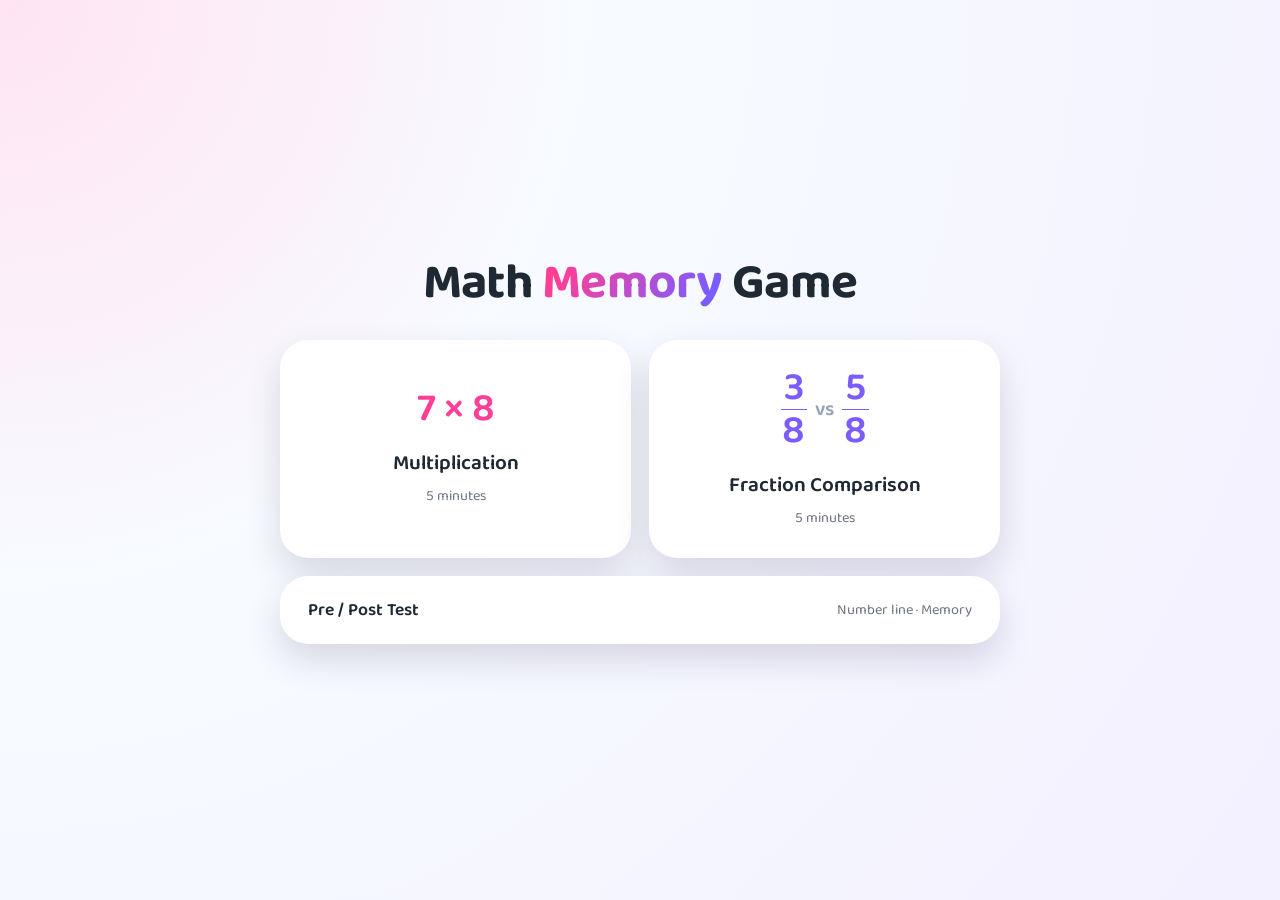
==== commit 6f9e9307: "feat: 新增前后测（数轴、记忆），回忆选项改为 span+1 前后测：首页新增 Pre / Post Test 入口，只填学生 ID 与前测/后测。  记忆测验：先乘法后分数比较，各有 2 组带反" ====
--- a/index.html
+++ b/index.html
@@ -33,6 +33,11 @@
           <span class="tile-name">Fraction Comparison</span>
           <span class="tile-meta">5 minutes</span>
         </a>
+
+        <a class="tile tile--test tile--wide" href="./test.html">
+          <span class="tile-name">Pre / Post Test</span>
+          <span class="tile-meta">Number line · Memory</span>
+        </a>
       </nav>
     </main>
   </body>
--- a/styles.css
+++ b/styles.css
@@ -15,6 +15,7 @@
   --mult-soft: rgba(255, 62, 150, 0.09);
   --frac: #7c5cff;
   --frac-soft: rgba(124, 92, 255, 0.09);
+  --line-tone: #0891b2;
   --line: rgba(148, 163, 184, 0.34);
   --ink-faint: #94a3b8;
   --ok: #16a34a;
--- a/landing.css
+++ b/landing.css
@@ -65,6 +65,95 @@
   --tone-edge: rgba(124, 92, 255, 0.3);
 }
 
+.tile--line {
+  --tone: var(--line-tone);
+  --tone-edge: rgba(8, 145, 178, 0.3);
+}
+
+/* The test entry is for the researcher, not the student, so it sits below the
+ * two training tiles as a quieter full-width bar. */
+.tile--test {
+  --tone: var(--text-main);
+  --tone-edge: rgba(31, 41, 51, 0.18);
+}
+
+.tile--wide {
+  grid-column: 1 / -1;
+  min-height: 0;
+  flex-direction: row;
+  justify-content: space-between;
+  padding: 18px 26px;
+}
+
+.tile--wide .tile-name {
+  font-size: 1.1rem;
+}
+
+.tile-art--line {
+  width: 70%;
+  height: 2.5rem;
+}
+
+.mini-line {
+  position: relative;
+  display: block;
+  width: 100%;
+  height: 4px;
+  border-radius: 2px;
+  background: var(--text-main);
+}
+
+.mini-line::before,
+.mini-line::after {
+  content: "";
+  position: absolute;
+  top: 50%;
+  width: 3px;
+  height: 18px;
+  border-radius: 2px;
+  background: var(--text-main);
+  transform: translateY(-50%);
+}
+
+.mini-line::before {
+  left: 0;
+}
+
+.mini-line::after {
+  right: 0;
+}
+
+.mini-mark {
+  position: absolute;
+  left: 62%;
+  top: -22px;
+  width: 4px;
+  height: 26px;
+  border-radius: 2px;
+  background: var(--tone);
+}
+
+.mini-mark::before {
+  content: "";
+  position: absolute;
+  top: -8px;
+  left: 50%;
+  width: 14px;
+  height: 14px;
+  border-radius: 50%;
+  background: var(--tone);
+  transform: translateX(-50%);
+}
+
+.tile-frac {
+  font-size: 0.85em;
+}
+
+.home-back {
+  margin: 22px 0 0;
+  font-size: 0.9rem;
+}
+
 .tile:hover,
 .tile:focus-visible {
   transform: translateY(-3px);
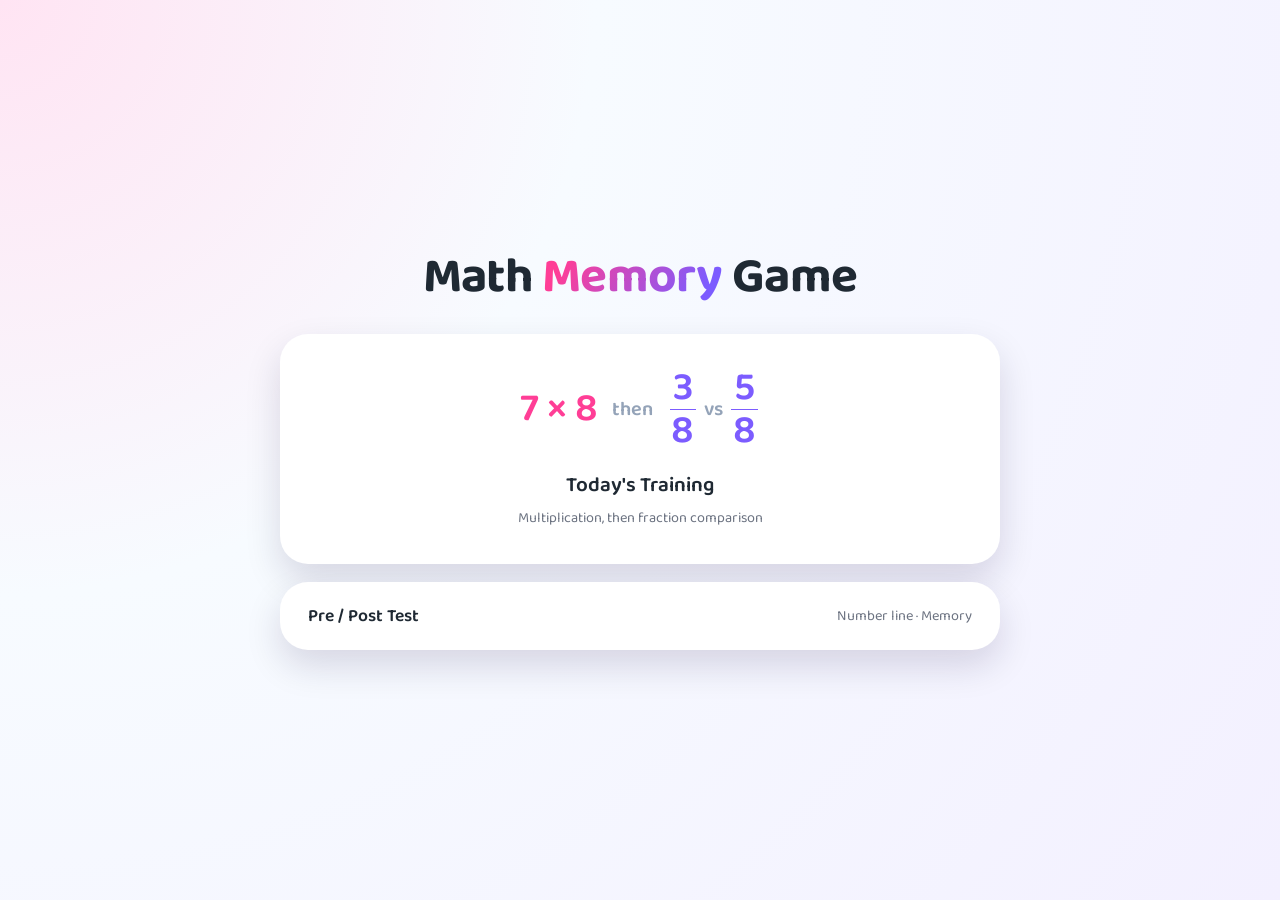
==== commit 8f6fbc4e: "feat: 两个训练合并为每日训练并新增成长折线图，前测改为累计计数规则 每日训练：乘法与分数比较合并为一个页面，只需填学生 ID 和课程，先乘法后分数自动衔接（1-3 课各含 2 分钟练习）。仅保留" ====
--- a/index.html
+++ b/index.html
@@ -18,20 +18,18 @@
       <h1 class="home-title">Math <span class="grad">Memory</span> Game</h1>
 
       <nav class="home-tasks">
-        <a class="tile tile--mult" href="./multiplication.html">
-          <span class="tile-art" aria-hidden="true">7 × 8</span>
-          <span class="tile-name">Multiplication</span>
-          <span class="tile-meta">5 minutes</span>
-        </a>
-
-        <a class="tile tile--frac" href="./fraction.html">
+        <a class="tile tile--train tile--hero" href="./training.html">
           <span class="tile-art" aria-hidden="true">
-            <span class="frac"><span class="n">3</span><span class="d">8</span></span>
-            <span class="tile-vs">vs</span>
-            <span class="frac"><span class="n">5</span><span class="d">8</span></span>
+            <span class="tile-art-mult">7 × 8</span>
+            <span class="tile-vs">then</span>
+            <span class="tile-art-frac">
+              <span class="frac"><span class="n">3</span><span class="d">8</span></span>
+              <span class="tile-vs">vs</span>
+              <span class="frac"><span class="n">5</span><span class="d">8</span></span>
+            </span>
           </span>
-          <span class="tile-name">Fraction Comparison</span>
-          <span class="tile-meta">5 minutes</span>
+          <span class="tile-name">Today's Training</span>
+          <span class="tile-meta">Multiplication, then fraction comparison</span>
         </a>
 
         <a class="tile tile--test tile--wide" href="./test.html">
--- a/landing.css
+++ b/landing.css
@@ -196,3 +196,34 @@
   font-size: 0.9rem;
   color: var(--text-soft);
 }
+
+/* The daily training is the one thing a student opens, so it spans the row. */
+.tile--hero {
+  grid-column: 1 / -1;
+  min-height: 230px;
+}
+
+.tile--train {
+  --tone: var(--frac);
+  --tone-edge: rgba(124, 92, 255, 0.3);
+}
+
+.tile--train .tile-art {
+  gap: 14px;
+}
+
+.tile-art-mult {
+  color: var(--mult);
+}
+
+.tile-art-frac {
+  display: inline-flex;
+  align-items: center;
+  gap: 6px;
+  color: var(--frac);
+}
+
+.tile--hero .tile-art {
+  flex-wrap: wrap;
+  justify-content: center;
+}
